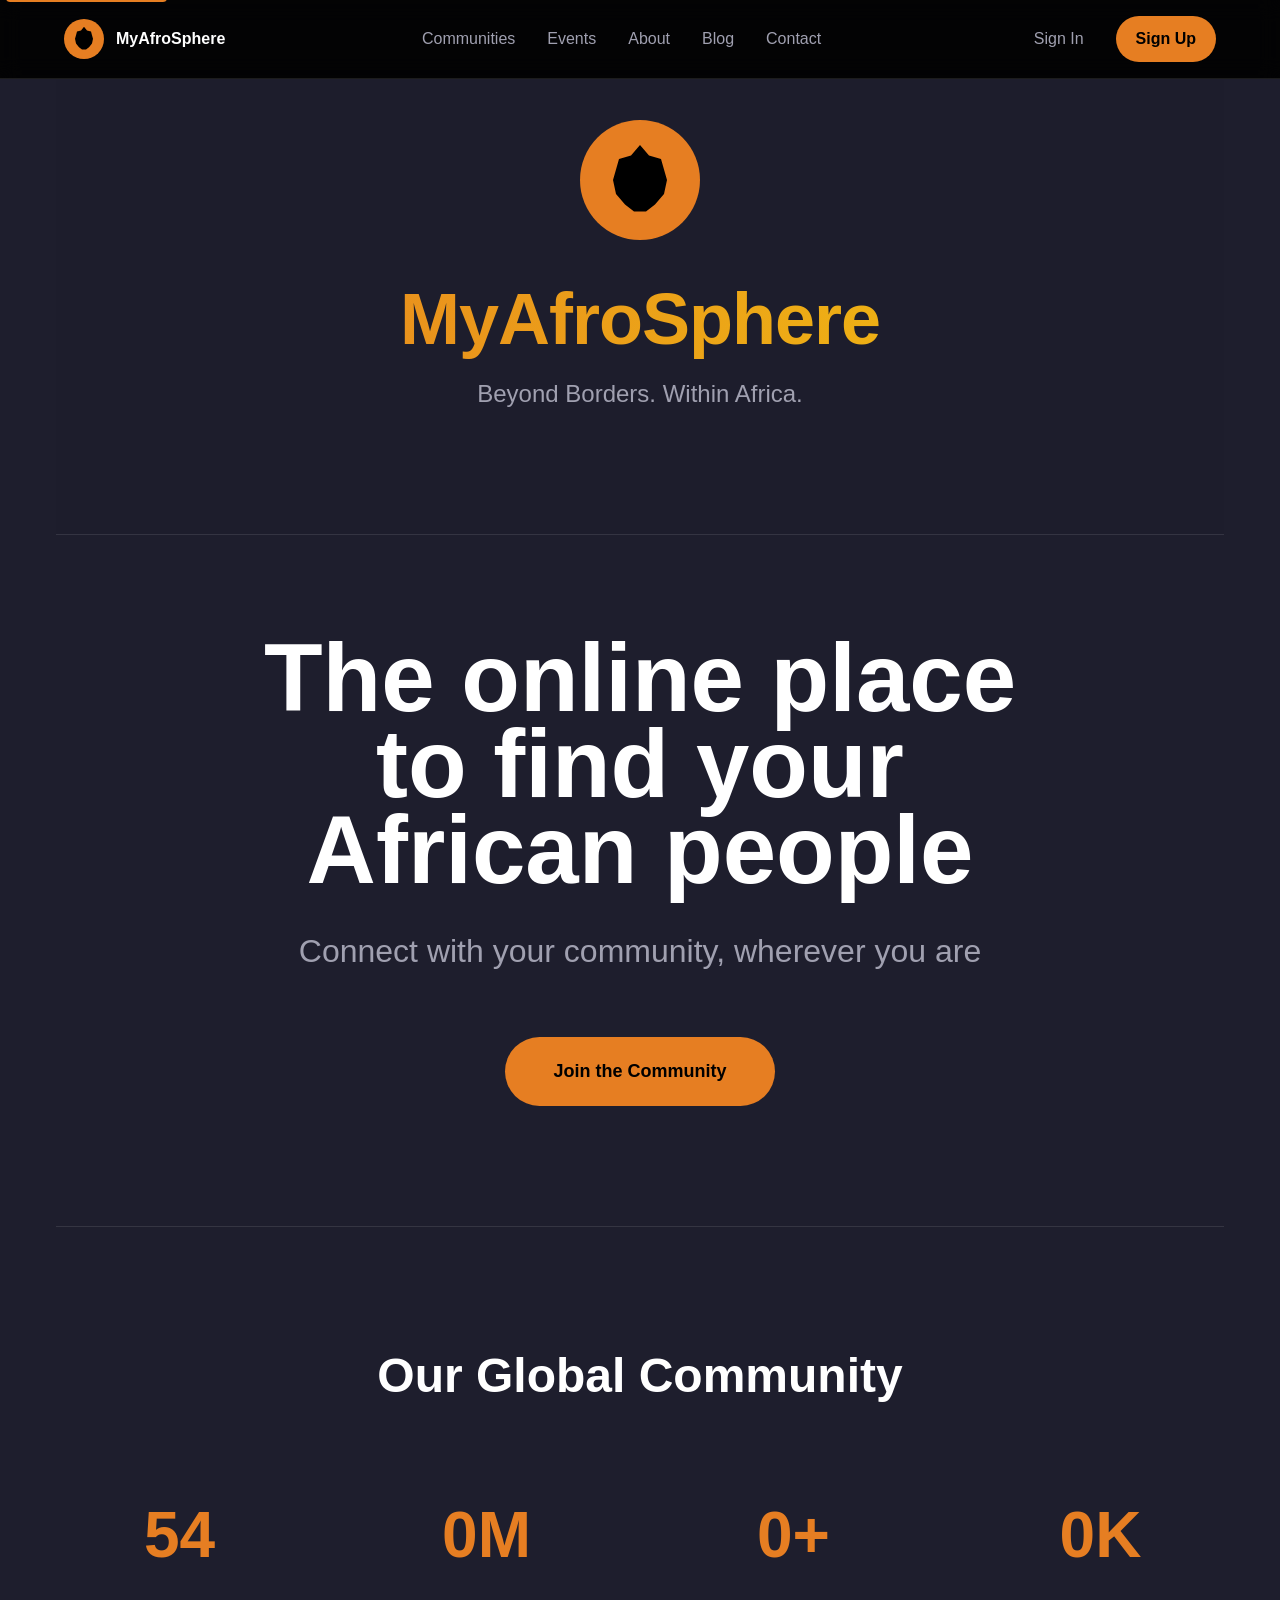
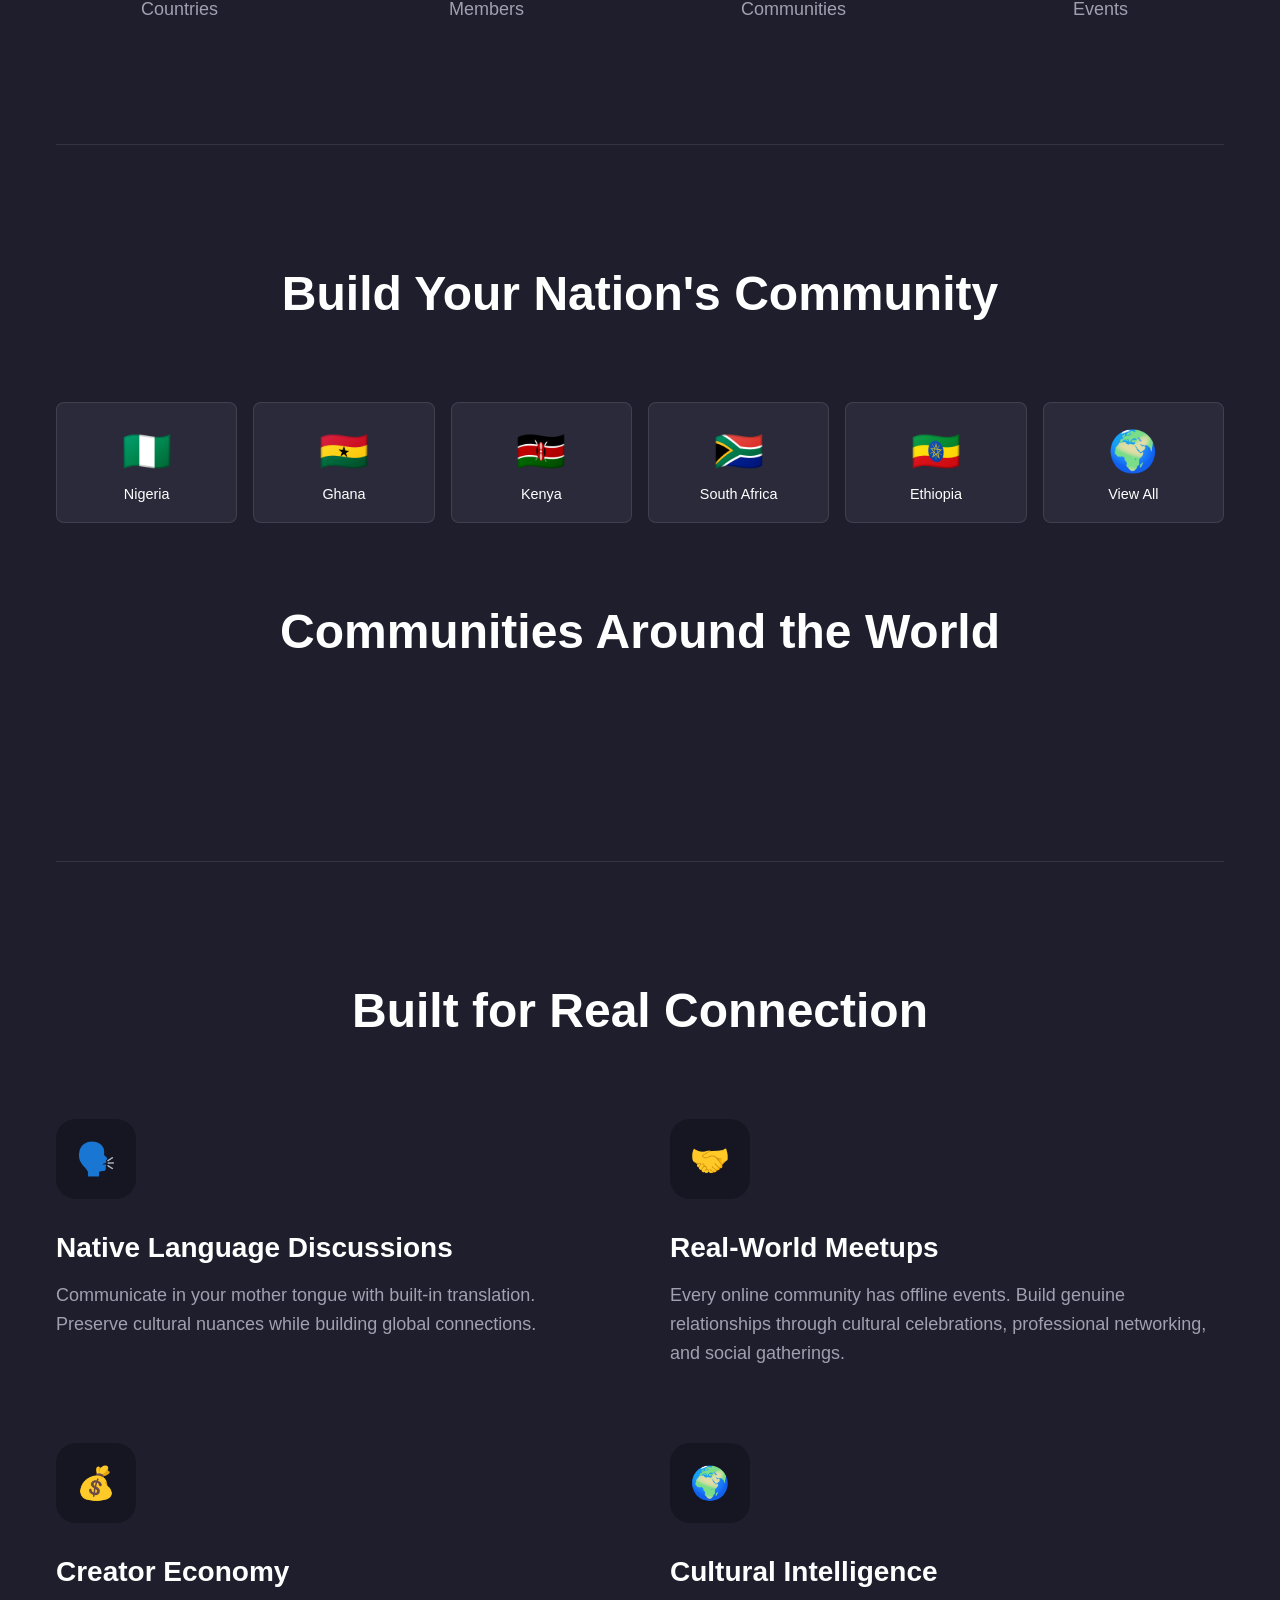
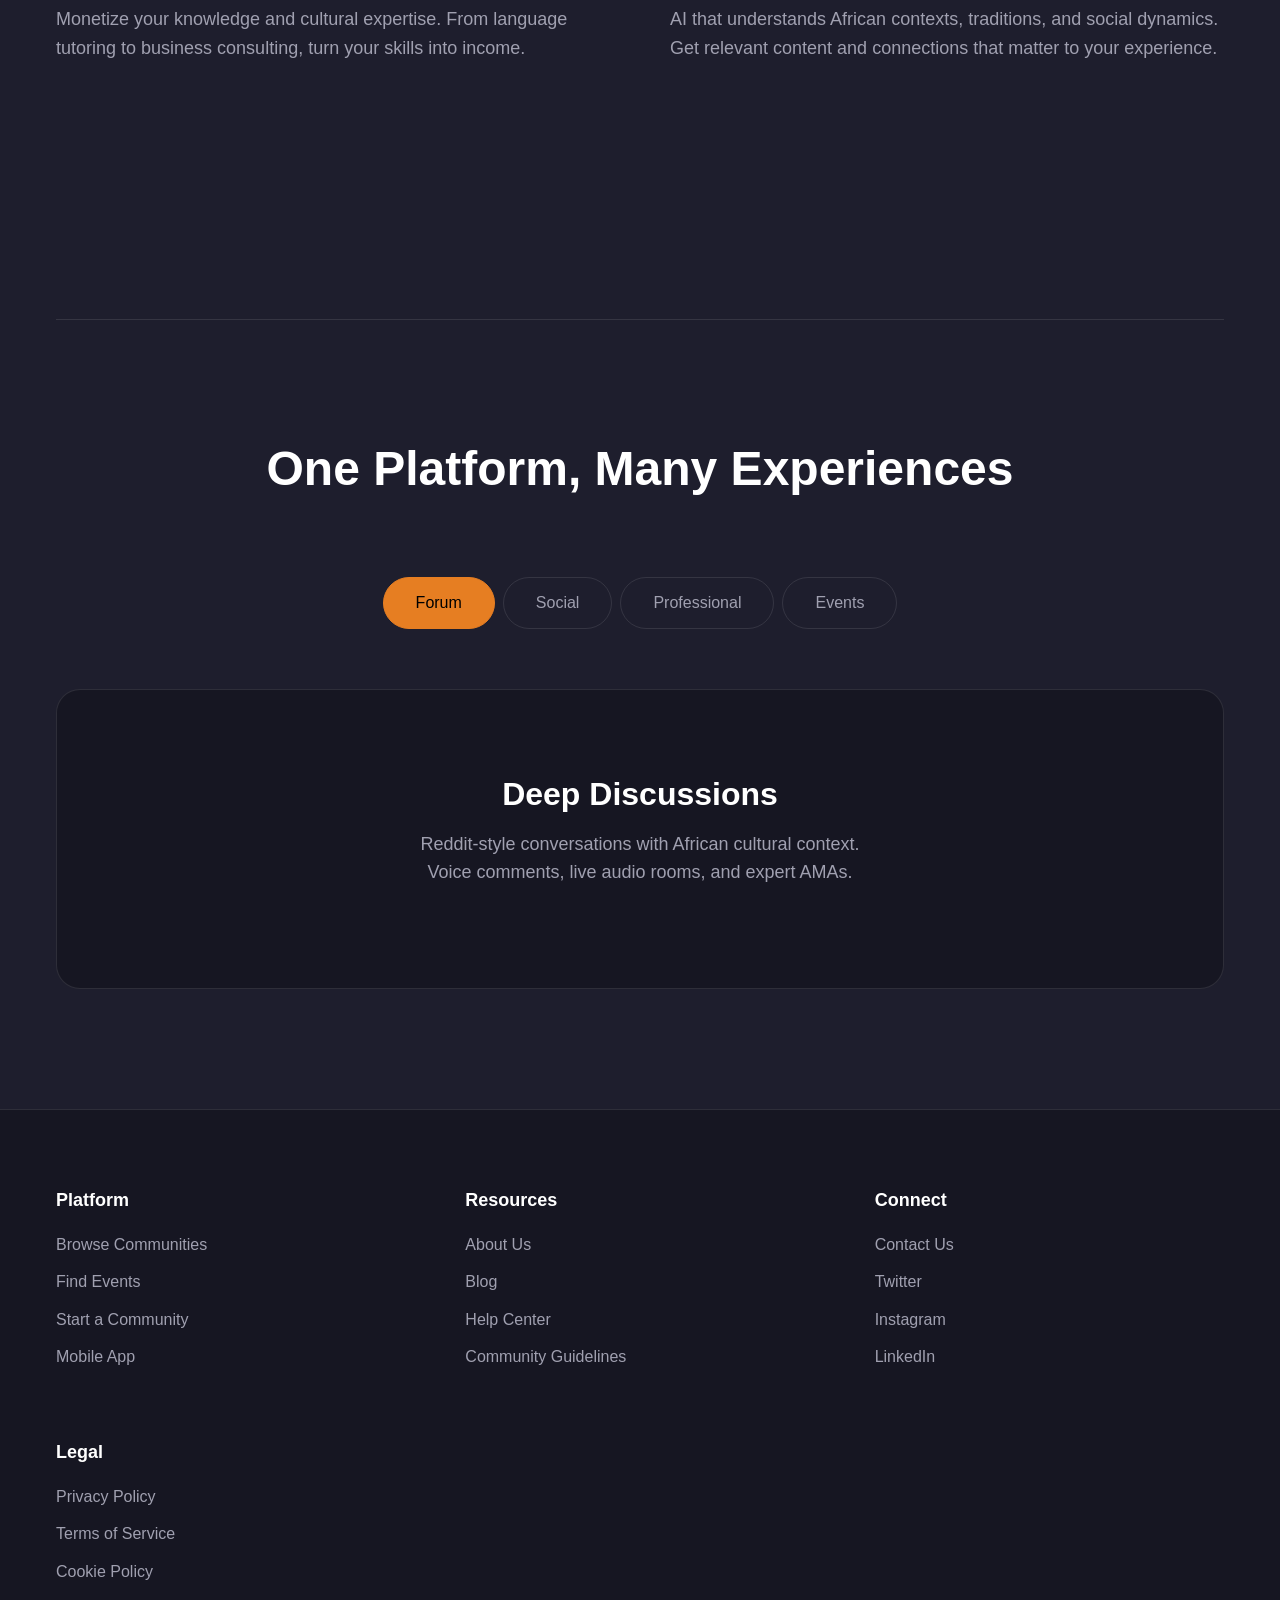
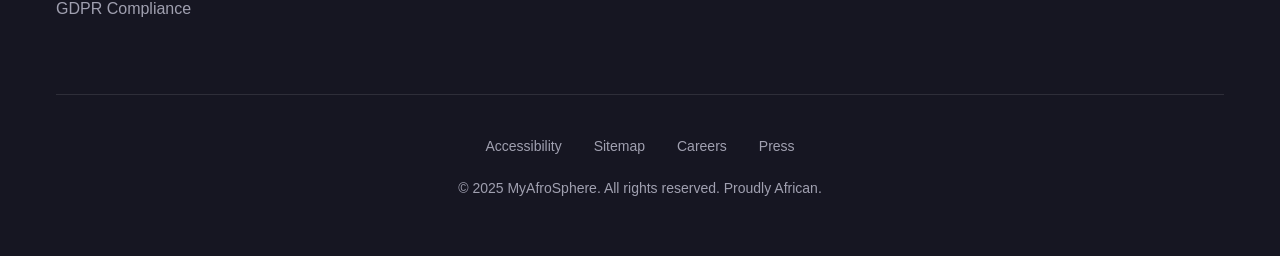
==== index.html @ b838ccad "Initial commit" ====
<!DOCTYPE html>
<html lang="en" prefix="og: https://ogp.me/ns#">
<head>
    <meta charset="UTF-8">
    <meta name="viewport" content="width=device-width, initial-scale=1.0">
    <title>MyAfroSphere - The African Diaspora's Digital Home</title>
    <meta name="description" content="Join the first Pan-African network where users create countries (c/Country) and interest communities (s/Subsphere). Built for culture, connection, and real-world impact.">
    <meta name="keywords" content="African diaspora, African community network, Pan-African connections, African professionals, African culture, s/subsphere, c/country">
    <meta name="author" content="MyAfroSphere">
    <meta name="robots" content="index, follow">
    <link rel="canonical" href="https://myafrosphere.com">

    <!-- Open Graph / Facebook -->
    <meta property="og:type" content="website">
    <meta property="og:url" content="https://myafrosphere.com/">
    <meta property="og:title" content="MyAfroSphere - Connect with African Communities Worldwide">
    <meta property="og:description" content="The premier platform connecting Africa and its diaspora through authentic community building, cultural preservation, and professional networking.">
    <meta property="og:image" content="assets/og-image.jpg">
    <meta property="og:image:width" content="1200">
    <meta property="og:image:height" content="630">
    <meta property="og:site_name" content="MyAfroSphere">
    <meta property="og:locale" content="en_US">

    <!-- Twitter -->
    <meta name="twitter:card" content="summary_large_image">
    <meta name="twitter:site" content="@myafrosphere">
    <meta name="twitter:creator" content="@myafrosphere">
    <meta property="twitter:title" content="MyAfroSphere - Connect with African Communities Worldwide">
    <meta property="twitter:description" content="Join 0M members in 0+ African diaspora communities. Cultural discussions, professional networking & local events.">
    <meta property="twitter:image" content="assets/twitter-card.jpg">

    <!-- Favicon and App Icons -->
    <link rel="icon" href="/assets/favicon.ico" sizes="any">
    <link rel="icon" href="/assets/icon.svg" type="image/svg+xml">
    <link rel="apple-touch-icon" href="/assets/apple-touch-icon.webp">
    <link rel="manifest" href="/assets/manifest.webmanifest">
    <meta name="theme-color" content="#1a202c">
    <meta name="msapplication-TileColor" content="#1a202c">

    <!-- Language Alternates -->
    <link rel="alternate" hreflang="x-default" href="https://myafrosphere.com/" />
    <link rel="alternate" hreflang="en" href="https://myafrosphere.com/" />
    <link rel="alternate" hreflang="sw" href="https://myafrosphere.com/sw/" />
    <link rel="alternate" hreflang="am" href="https://myafrosphere.com/am/" />
    <link rel="alternate" hreflang="ar" href="https://myafrosphere.com/ar/" />
    <link rel="alternate" hreflang="ha" href="https://myafrosphere.com/ha/" />
    <link rel="alternate" hreflang="pt" href="https://myafrosphere.com/pt/" />
    <link rel="alternate" hreflang="ig" href="https://myafrosphere.com/ig/" />
    <link rel="alternate" hreflang="yo" href="https://myafrosphere.com/yo/" />
    <link rel="alternate" hreflang="zu" href="https://myafrosphere.com/zu/" />
    <link rel="alternate" hreflang="om" href="https://myafrosphere.com/om/" />
    <link rel="alternate" hreflang="sn" href="https://myafrosphere.com/sn/" />
    <link rel="alternate" hreflang="es" href="https://myafrosphere.com/es/" />

    <!-- Structured Data -->
    <script type="application/ld+json">
    {
      "@context": "https://schema.org",
      "@type": "WebApplication",
      "name": "MyAfroSphere",
      "url": "https://myafrosphere.com",
      "description": "A Pan-African network connecting the global diaspora through diverse interests and user-created communities.",
      "applicationCategory": "SocialNetwork",
      "operatingSystem": "Web Browser",
      "offers": {
        "@type": "Offer",
        "price": "0",
        "priceCurrency": "USD"
      },
      "creator": {
        "@type": "Organization",
        "name": "MyAfroSphere",
        "url": "https://myafrosphere.com"
      },
      "sameAs": [
        "https://twitter.com/myafrosphere",
        "https://facebook.com/myafrosphere",
        "https://instagram.com/myafrosphere",
        "https://linkedin.com/company/myafrosphere"
      ],
      "potentialAction": {
        "@type": "SearchAction",
        "target": "https://myafrosphere.com/search?q={search_term_string}",
        "query-input": "required name=search_term_string"
      }
    }
    </script>

    <!-- Styles -->
    <link rel="stylesheet" href="css/styles.css">
</head>
<body>
    <!-- Skip Link for Accessibility -->
    <a href="#main-content" class="skip-link">Skip to main content</a>

    <!-- Cookie Consent Banner -->
    <div class="cookie-banner" id="cookieBanner" aria-live="polite" aria-atomic="true">
        <div class="cookie-content">
            <div class="cookie-text">
                We use cookies to enhance your experience and analyze site usage. By continuing, you consent to our use of cookies. 
                <a href="/privacy-policy" style="color: var(--primary);">Learn more</a>
            </div>
            <div class="cookie-actions">
                <button class="cookie-btn cookie-decline" onclick="declineCookies()">Decline</button>
                <button class="cookie-btn cookie-accept" onclick="acceptCookies()">Accept</button>
            </div>
        </div>
    </div>

    <!-- Navigation -->
    <nav role="navigation" aria-label="Main navigation">
        <div class="nav-container">
            <a href="/" class="logo-nav" aria-label="MyAfroSphere Home">
                <div class="logo-small">
                    <div class="africa-small"></div>
                </div>
                <span style="font-weight: 700;">MyAfroSphere</span>
            </a>
            <ul class="nav-links" role="menubar">
                <li role="none"><a href="/communities" role="menuitem">Communities</a></li>
                <li role="none"><a href="/events" role="menuitem">Events</a></li>
                <li role="none"><a href="/about" role="menuitem">About</a></li>
                <li role="none"><a href="/blog" role="menuitem">Blog</a></li>
                <li role="none"><a href="/contact" role="menuitem">Contact</a></li>
            </ul>
            <div class="auth-buttons">
                <a href="#" class="login-btn" onclick="openModal('signinModal')" role="button">Sign In</a>
                <a href="#" class="cta-nav" onclick="openModal('signupModal')" role="button">Sign Up</a>
            </div>
        </div>
    </nav>

    <!-- Main Content -->
    <main id="main-content">
        <div class="container">
            <header class="header">
                <div class="logo" role="img" aria-label="MyAfroSphere logo with African continent silhouette">
                    <div class="africa-shape"></div>
                </div>
                <h1 class="brand-name">MyAfroSphere</h1>
                <p class="tagline">Beyond Borders. Within Africa.</p>
            </header>

            <section class="hero-section" aria-labelledby="hero-title">
                <h2 id="hero-title" class="hero-title">The online place<br>to find your<br>African people</h2>
                <p class="hero-subtitle">Connect with your community, wherever you are</p>
                <a href="#" class="cta-button" role="button" onclick="openModal('signupModal')">Join the Community</a>
            </section>

            <section class="stats-section" aria-labelledby="stats-title">
                <h2 id="stats-title" class="section-title">Our Global Community</h2>
                <div class="stats-grid">
                    <div class="stat">
                        <div class="stat-number" id="countryCount">54</div>
                        <div class="stat-label">Countries</div>
                    </div>
                    <div class="stat">
                        <div class="stat-number" id="memberCount">0M</div>
                        <div class="stat-label">Members</div>
                    </div>
                    <div class="stat">
                        <div class="stat-number" id="communityCount">0+</div>
                        <div class="stat-label">Communities</div>
                    </div>
                    <div class="stat">
                        <div class="stat-number" id="eventCount">0K</div>
                        <div class="stat-label">Events</div>
                    </div>
                </div>
            </section>

            <section class="community-showcase" aria-labelledby="communities-title">
                <h2 id="communities-title" class="section-title">Build Your Nation's Community</h2>
                <div class="country-grid" id="countryGrid">
                    <div class="country-card" onclick="navigateToSubsphere('Nigeria')">
                        <span class="country-flag">🇳🇬</span>
                        <div class="country-name">Nigeria</div>
                    </div>
                    <div class="country-card" onclick="navigateToSubsphere('Ghana')">
                        <span class="country-flag">🇬🇭</span>
                        <div class="country-name">Ghana</div>
                    </div>
                    <div class="country-card" onclick="navigateToSubsphere('Kenya')">
                        <span class="country-flag">🇰🇪</span>
                        <div class="country-name">Kenya</div>
                    </div>
                    <div class="country-card" onclick="navigateToSubsphere('South Africa')">
                        <span class="country-flag">🇿🇦</span>
                        <div class="country-name">South Africa</div>
                    </div>
                    <div class="country-card" onclick="navigateToSubsphere('Ethiopia')">
                        <span class="country-flag">🇪🇹</span>
                        <div class="country-name">Ethiopia</div>
                    </div>
                    <div class="country-card" onclick="showAllCommunities()">
                        <span class="country-flag">🌍</span>
                        <div class="country-name">View All</div>
                    </div>
                </div>

                <h2 class="section-title" style="margin-top: 80px;">Communities Around the World</h2>
                <div class="communities-grid" id="communitiesGrid"></div>
            </section>

            <section class="features-section" aria-labelledby="features-title">
                <h2 id="features-title" class="section-title">Built for Real Connection</h2>
                <div class="features-grid">
                    <article class="feature">
                        <div class="feature-icon" role="img" aria-label="Speaking head emoji">🗣️</div>
                        <h3 class="feature-title">Native Language Discussions</h3>
                        <p class="feature-description">Communicate in your mother tongue with built-in translation. Preserve cultural nuances while building global connections.</p>
                    </article>
                    <article class="feature">
                        <div class="feature-icon" role="img" aria-label="Handshake emoji">🤝</div>
                        <h3 class="feature-title">Real-World Meetups</h3>
                        <p class="feature-description">Every online community has offline events. Build genuine relationships through cultural celebrations, professional networking, and social gatherings.</p>
                    </article>
                    <article class="feature">
                        <div class="feature-icon" role="img" aria-label="Money bag emoji">💰</div>
                        <h3 class="feature-title">Creator Economy</h3>
                        <p class="feature-description">Monetize your knowledge and cultural expertise. From language tutoring to business consulting, turn your skills into income.</p>
                    </article>
                    <article class="feature">
                        <div class="feature-icon" role="img" aria-label="World globe emoji">🌍</div>
                        <h3 class="feature-title">Cultural Intelligence</h3>
                        <p class="feature-description">AI that understands African contexts, traditions, and social dynamics. Get relevant content and connections that matter to your experience.</p>
                    </article>
                </div>
            </section>

            <section class="polymorphic-section" aria-labelledby="polymorphic-title">
                <h2 id="polymorphic-title" class="section-title">One Platform, Many Experiences</h2>
                <div class="mode-switcher" role="tablist">
                    <button class="mode-tab active" role="tab" onclick="switchMode(this, 'forum')" aria-selected="true">Forum</button>
                    <button class="mode-tab" role="tab" onclick="switchMode(this, 'social')">Social</button>
                    <button class="mode-tab" role="tab" onclick="switchMode(this, 'network')">Professional</button>
                    <button class="mode-tab" role="tab" onclick="switchMode(this, 'events')">Events</button>
                </div>
                <div class="interface-preview" role="tabpanel" id="preview-content">
                    <div class="preview-content">
                        <h3>Deep Discussions</h3>
                        <p>Reddit-style conversations with African cultural context.<br>Voice comments, live audio rooms, and expert AMAs.</p>
                    </div>
                </div>
            </section>
        </div>
    </main>

    <!-- Footer -->
    <footer role="contentinfo">
        <div class="container">
            <div class="footer-content">
                <div class="footer-section">
                    <h4>Platform</h4>
                    <ul>
                        <li><a href="/communities">Browse Communities</a></li>
                        <li><a href="/events">Find Events</a></li>
                        <li><a href="/create-community">Start a Community</a></li>
                        <li><a href="/mobile-app">Mobile App</a></li>
                    </ul>
                </div>
                <div class="footer-section">
                    <h4>Resources</h4>
                    <ul>
                        <li><a href="/about">About Us</a></li>
                        <li><a href="/blog">Blog</a></li>
                        <li><a href="/help">Help Center</a></li>
                        <li><a href="/community-guidelines">Community Guidelines</a></li>
                    </ul>
                </div>
                <div class="footer-section">
                    <h4>Connect</h4>
                    <ul>
                        <li><a href="/contact">Contact Us</a></li>
                        <li><a href="https://twitter.com/myafrosphere">Twitter</a></li>
                        <li><a href="https://instagram.com/myafrosphere">Instagram</a></li>
                        <li><a href="https://linkedin.com/company/myafrosphere">LinkedIn</a></li>
                    </ul>
                </div>
                <div class="footer-section">
                    <h4>Legal</h4>
                    <ul>
                        <li><a href="/privacy-policy">Privacy Policy</a></li>
                        <li><a href="/terms">Terms of Service</a></li>
                        <li><a href="/cookie-policy">Cookie Policy</a></li>
                        <li><a href="/gdpr">GDPR Compliance</a></li>
                    </ul>
                </div>
            </div>
            <div class="footer-bottom">
                <div class="footer-links">
                    <a href="/accessibility">Accessibility</a>
                    <a href="/sitemap">Sitemap</a>
                    <a href="/careers">Careers</a>
                    <a href="/press">Press</a>
                </div>
                <p>&copy; 2025 MyAfroSphere. All rights reserved. Proudly African.</p>
            </div>
        </div>
    </footer>

    <!-- ================================== -->
    <!--            MODALS (Dialogs)        -->
    <!-- ================================== -->

    <!-- Sign In Modal -->
    <div class="modal" id="signinModal" role="dialog" aria-modal="true" aria-labelledby="signinModalTitle" aria-hidden="true">
        <div class="modal-content">
            <button class="modal-close" onclick="closeModal('signinModal')" aria-label="Close sign-in modal">&times;</button>
            <h2 id="signinModalTitle" class="modal-title">Welcome Back</h2>
            <p class="modal-subtitle">Sign in to your MyAfroSphere account</p>
            <form id="signinForm" method="post">
                <div class="form-group">
                    <label for="signinEmail" class="form-label">Email Address</label>
                    <input type="email" id="signinEmail" class="form-input" placeholder="your@email.com" required>
                </div>
                <div class="form-group">
                    <label for="signinPassword" class="form-label">Password</label>
                    <input type="password" id="signinPassword" class="form-input" placeholder="••••••••" required>
                </div>
                <div class="form-checkbox">
                    <input type="checkbox" id="rememberMe">
                    <label for="rememberMe">Remember me</label>
                </div>
                <!-- Message area for sign-in feedback -->
                <p id="signinMessage" style="margin-top: 10px; font-size: 14px; display: none;"></p>
                <button type="submit" class="auth-button">Sign In</button>
            </form>
            <div class="divider"><span>or</span></div>
            <div class="social-buttons">
                <a href="#" class="social-button">
                    <svg width="20" height="20" viewBox="0 0 20 20" fill="none" xmlns="http://www.w3.org/2000/svg" aria-hidden="true">
                        <path d="M19.8055 10.2303C19.8055 9.55056 19.7491 8.86711 19.6274 8.19836H10.2002V12.0492H15.6016C15.3774 13.2911 14.6587 14.3898 13.6037 15.0879V17.5866H16.8255C18.7177 15.8449 19.8055 13.2728 19.8055 10.2303Z" fill="#4285F4"/>
                        <path d="M10.2002 20.0006C12.897 20.0006 15.1714 19.1151 16.8286 17.5865L13.6067 15.0879C12.7096 15.6979 11.5521 16.0433 10.2032 16.0433C7.59432 16.0433 5.38238 14.2832 4.58903 11.9169H1.26367V14.4927C2.96115 17.8695 6.4186 20.0006 10.2002 20.0006Z" fill="#34A853"/>
                        <path d="M4.58583 11.9169C4.16667 10.6749 4.16667 9.33008 4.58583 8.08811V5.51233H1.26365C-0.154291 8.33798 -0.154291 11.667 1.26365 14.4927L4.58583 11.9169Z" fill="#FBBC04"/>
                        <path d="M10.2002 3.95805C11.6256 3.936 13.0034 4.47247 14.036 5.45722L16.891 2.60218C15.0831 0.904599 12.6838 -0.0287217 10.2002 0.000673888C6.4186 0.000673888 2.96115 2.13185 1.26367 5.51234L4.58585 8.08813C5.3759 5.71811 7.59204 3.95805 10.2002 3.95805Z" fill="#EA4335"/>
                    </svg>
                    Continue with Google
                </a>
            </div>
            <p class="modal-switch">Don't have an account? <a href="#" onclick="switchToSignup()">Sign up</a></p>
        </div>
    </div>

    <!-- Signup Modal -->
    <div class="modal" id="signupModal" role="dialog" aria-modal="true" aria-labelledby="signupModalTitle" aria-hidden="true">
        <div class="modal-content">
            <button class="modal-close" onclick="closeModal('signupModal')" aria-label="Close signup modal">&times;</button>
            <h2 id="signupModalTitle" class="modal-title">Join MyAfroSphere</h2>
            <p class="modal-subtitle">Create your free account</p>
            <form id="signupForm" method="post">
                <div class="form-row">
                    <div class="form-group">
                        <label for="firstName" class="form-label">First Name</label>
                        <input type="text" id="firstName" class="form-input" placeholder="First" required>
                    </div>
                    <div class="form-group">
                        <label for="lastName" class="form-label">Last Name</label>
                        <input type="text" id="lastName" class="form-input" placeholder="Last" required>
                    </div>
                </div>
                <div class="form-group">
                    <label for="signupEmail" class="form-label">Email Address</label>
                    <input type="email" id="signupEmail" class="form-input" placeholder="your@email.com" required>
                </div>
                <div class="form-group">
                    <label for="signupPassword" class="form-label">Password</label>
                    <input type="password" id="signupPassword" class="form-input" placeholder="••••••••" required minlength="8">
                </div>
                <div class="form-checkbox">
                    <input type="checkbox" id="termsAgree" required>
                    <label for="termsAgree">I agree to the <a href="/terms">Terms of Service</a> and <a href="/privacy">Privacy Policy</a></label>
                </div>
                <div class="form-checkbox">
                    <input type="checkbox" id="newsletter">
                    <label for="newsletter">Subscribe to our newsletter</label>
                </div>
                <!-- Message area for sign-up feedback -->
                <p id="signupMessage" style="margin-top: 10px; font-size: 14px; display: none;"></p>
                <button type="submit" class="auth-button">Create Account</button>
            </form>
            <div class="divider"><span>or</span></div>
            <div class="social-buttons">
                <a href="#" class="social-button">
                    <svg width="20" height="20" viewBox="0 0 20 20" fill="none" xmlns="http://www.w3.org/2000/svg" aria-hidden="true">
                        <path d="M19.8055 10.2303C19.8055 9.55056 19.7491 8.86711 19.6274 8.19836H10.2002V12.0492H15.6016C15.3774 13.2911 14.6587 14.3898 13.6037 15.0879V17.5866H16.8255C18.7177 15.8449 19.8055 13.2728 19.8055 10.2303Z" fill="#4285F4"/>
                        <path d="M10.2002 20.0006C12.897 20.0006 15.1714 19.1151 16.8286 17.5865L13.6067 15.0879C12.7096 15.6979 11.5521 16.0433 10.2032 16.0433C7.59432 16.0433 5.38238 14.2832 4.58903 11.9169H1.26367V14.4927C2.96115 17.8695 6.4186 20.0006 10.2002 20.0006Z" fill="#34A853"/>
                        <path d="M4.58583 11.9169C4.16667 10.6749 4.16667 9.33008 4.58583 8.08811V5.51233H1.26365C-0.154291 8.33798 -0.154291 11.667 1.26365 14.4927L4.58583 11.9169Z" fill="#FBBC04"/>
                        <path d="M10.2002 3.95805C11.6256 3.936 13.0034 4.47247 14.036 5.45722L16.891 2.60218C15.0831 0.904599 12.6838 -0.0287217 10.2002 0.000673888C6.4186 0.000673888 2.96115 2.13185 1.26367 5.51234L4.58585 8.08813C5.3759 5.71811 7.59204 3.95805 10.2002 3.95805Z" fill="#EA4335"/>
                    </svg>
                    Continue with Google
                </a>
            </div>
            <p class="modal-switch">Already have an account? <a href="#" onclick="switchToSignin()">Sign in</a></p>
        </div>
    </div>

    <!-- Scripts -->
    <script src="js/scripts.js"></script>
</body>
</html>
---- css/styles.css ----
/* Modern Color Scheme with African-Inspired Palette */
:root {
    /* Primary Colors - Inspired by African Earth Tones */
    --primary: #E67E22; /* Warm orange - energy, vitality */
    --primary-dark: #D35400;
    --primary-light: #F39C12;
    --secondary: #27AE60; /* Green - growth, prosperity */
    --secondary-dark: #219653;
    --secondary-light: #2ECC71;
    /* Accent Colors */
    --accent-blue: #3498DB; /* Trust, communication */
    --accent-purple: #9B59B6; /* Creativity, spirituality */
    --accent-red: #E74C3C; /* Passion, strength */
    --accent-yellow: #F1C40F; /* Optimism, happiness */
    /* Neutral Colors */
    --dark-bg: #1E1E2D; /* Deep slate */
    --darker-bg: #161622;
    --card-bg: #2A2A3A;
    --card-bg-hover: #343447;
    /* Text Colors */
    --text-light: #FFFFFF;
    --text-medium: #E0E0E0;
    --text-muted: #A0A0B0;
    --text-subtle: #7E7E8E;
    /* Utility Colors */
    --error: #E74C3C;
    --success: #27AE60;
    --warning: #F39C12;
    --info: #3498DB;
    /* Light mode colors */
    --light-bg: #F8F9FA;
    --light-text: #2C3E50;
    --light-card: #FFFFFF;
    --light-border: #E0E0E0;
    /* Shadows */
    --shadow-sm: 0 1px 3px rgba(0,0,0,0.12);
    --shadow-md: 0 4px 6px rgba(0,0,0,0.15);
    --shadow-lg: 0 10px 25px rgba(0,0,0,0.2);
    --shadow-xl: 0 20px 50px rgba(0,0,0,0.25);
    /* Border Radius */
    --radius-sm: 4px;
    --radius-md: 8px;
    --radius-lg: 12px;
    --radius-xl: 16px;
    --radius-full: 9999px;
    /* Spacing */
    --space-xs: 0.25rem;
    --space-sm: 0.5rem;
    --space-md: 1rem;
    --space-lg: 1.5rem;
    --space-xl: 2rem;
    --space-2xl: 3rem;
    --space-3xl: 4rem;
}

/* Dark mode by default */
body {
    --background: var(--dark-bg);
    --text-color: var(--text-light);
    --card-background: var(--card-bg);
    --border-color: rgba(255,255,255,0.1);
    background: var(--background);
    color: var(--text-color);
}

/* Light mode preference */
@media (prefers-color-scheme: light) {
    body.light-mode {
        --background: var(--light-bg);
        --text-color: var(--light-text);
        --card-background: var(--light-card);
        --border-color: var(--light-border);
    }
}

* {
    margin: 0;
    padding: 0;
    box-sizing: border-box;
    -webkit-tap-highlight-color: transparent;
}

html {
    scroll-behavior: smooth;
    font-size: 16px;
}

body {
    font-family: 'Poppins', -apple-system, BlinkMacSystemFont, 'Segoe UI', Roboto, sans-serif;
    min-height: 100vh;
    line-height: 1.6;
    overflow-x: hidden;
    transition: background-color 0.3s ease, color 0.3s ease;
    background-color: var(--background);
    color: var(--text-color);
}

/* Typography */
h1, h2, h3, h4, h5, h6 {
    font-family: 'Montserrat', 'Poppins', sans-serif;
    font-weight: 700;
    line-height: 1.2;
}

h1 {
    font-size: 2.5rem;
}

h2 {
    font-size: 2rem;
}

h3 {
    font-size: 1.5rem;
}

p {
    margin-bottom: var(--space-md);
}

a {
    color: var(--primary);
    text-decoration: none;
    transition: color 0.2s ease;
}

a:hover {
    color: var(--primary-light);
}

/* Layout */
.container {
    max-width: 1200px;
    width: 100%;
    margin: 0 auto;
    padding: 0 var(--space-md);
}

/* Header */
header {
    position: sticky;
    top: 0;
    background: rgba(30, 30, 45, 0.95);
    backdrop-filter: blur(10px);
    border-bottom: 1px solid var(--border-color);
    z-index: 100;
    padding: var(--space-md) 0;
}

.header-content {
    display: flex;
    justify-content: space-between;
    align-items: center;
}

.header-logo {
    display: flex;
    align-items: center;
    gap: var(--space-sm);
    text-decoration: none;
    color: var(--text-light);
}

.header-logo-icon {
    width: 40px;
    height: 40px;
    filter: drop-shadow(0 0 10px rgba(230, 126, 34, 0.3));
}

.header-logo h1 {
    font-size: 1.5rem;
    font-weight: 700;
    background: linear-gradient(90deg, var(--primary), var(--accent-yellow));
    -webkit-background-clip: text;
    -webkit-text-fill-color: transparent;
    background-clip: text;
}

/* Main Content */
main {
    padding-top: 80px;
}

.header {
    padding: 40px 0;
    text-align: center;
}

.logo {
    width: 120px;
    height: 120px;
    margin: 0 auto 40px;
    border-radius: 50%;
    background: var(--primary);
    display: flex;
    align-items: center;
    justify-content: center;
    position: relative;
}

.africa-shape {
    width: 60px;
    height: 70px;
    background: #000;
    clip-path: polygon(50% 0%, 65% 15%, 85% 20%, 90% 35%, 95% 50%, 90% 70%, 75% 85%, 60% 95%, 40% 95%, 25% 85%, 10% 70%, 5% 50%, 10% 35%, 15% 20%, 35% 15%);
}

.brand-name {
    font-size: 72px;
    font-weight: 700;
    color: var(--text-light);
    margin-bottom: 16px;
    letter-spacing: -1px;
    line-height: 1.1;
    background: linear-gradient(90deg, var(--primary), var(--accent-yellow));
    -webkit-background-clip: text;
    -webkit-text-fill-color: transparent;
    background-clip: text;
}

.tagline {
    font-size: 24px;
    color: var(--text-muted);
    font-weight: 400;
    margin-bottom: 80px;
}

.hero-section {
    text-align: center;
    padding: 100px 0 120px;
}

.hero-title {
    font-size: 96px;
    font-weight: 800;
    line-height: 0.9;
    margin-bottom: 32px;
    color: var(--text-light);
}

.hero-subtitle {
    font-size: 32px;
    color: var(--text-muted);
    margin-bottom: 60px;
    font-weight: 300;
}

/* Stats Grid */
.stats-section {
    padding: 120px 0;
    text-align: center;
    border-top: 1px solid var(--border-color);
}

.stats-grid {
    display: grid;
    grid-template-columns: repeat(auto-fit, minmax(200px, 1fr));
    gap: 60px;
    margin-top: 60px;
}

.stat {
    text-align: center;
}

.stat-number {
    font-size: 64px;
    font-weight: 800;
    color: var(--primary);
    margin-bottom: 8px;
}

.stat-label {
    font-size: 18px;
    color: var(--text-muted);
    font-weight: 500;
}

/* Country Grid */
.country-grid {
    display: grid;
    grid-template-columns: repeat(auto-fit, minmax(140px, 1fr));
    gap: var(--space-md);
    margin-bottom: var(--space-xl);
}

.country-card {
    background: var(--card-background);
    border-radius: var(--radius-md);
    padding: var(--space-md);
    text-align: center;
    cursor: pointer;
    transition: all 0.3s ease;
    border: 1px solid var(--border-color);
}

.country-card:hover {
    transform: translateY(-3px);
    box-shadow: var(--shadow-sm);
    border-color: var(--primary);
}

.country-flag {
    font-size: 2.5rem;
    margin-bottom: var(--space-sm);
}

.country-name {
    font-size: 0.9rem;
    color: var(--text-color);
}

/* Community Showcase */
.community-showcase {
    padding: 120px 0;
    border-top: 1px solid var(--border-color);
}

.communities-grid {
    display: grid;
    grid-template-columns: repeat(auto-fit, minmax(320px, 1fr));
    gap: 40px;
    margin-top: 60px;
}

.community-card {
    background: var(--card-background);
    border-radius: 24px;
    padding: 40px;
    transition: all 0.3s ease;
    border: 1px solid var(--border-color);
}

.community-card:hover,
.community-card:focus-within {
    background: var(--card-bg-hover);
    transform: translateY(-4px);
}

.community-image {
    width: 100%;
    height: 200px;
    background: var(--darker-bg);
    border-radius: 16px;
    margin-bottom: 24px;
    display: flex;
    align-items: center;
    justify-content: center;
    font-size: 48px;
}

.community-name {
    font-size: 24px;
    font-weight: 700;
    margin-bottom: 8px;
    color: var(--text-light);
}

.community-location {
    font-size: 16px;
    color: var(--text-muted);
    margin-bottom: 16px;
}

.community-description {
    font-size: 16px;
    color: var(--text-muted);
    line-height: 1.5;
}

/* Features Section */
.features-section {
    padding: 120px 0;
    border-top: 1px solid var(--border-color);
}

.section-title {
    font-size: 48px;
    font-weight: 700;
    text-align: center;
    margin-bottom: 80px;
    color: var(--text-light);
}

.features-grid {
    display: grid;
    grid-template-columns: repeat(auto-fit, minmax(360px, 1fr));
    gap: 60px;
    margin-bottom: 120px;
}

.feature {
    text-align: left;
}

.feature-icon {
    width: 80px;
    height: 80px;
    background: var(--darker-bg);
    border-radius: 20px;
    display: flex;
    align-items: center;
    justify-content: center;
    margin-bottom: 32px;
    font-size: 32px;
    color: var(--primary);
}

.feature-title {
    font-size: 28px;
    font-weight: 700;
    margin-bottom: 16px;
    color: var(--text-light);
}

.feature-description {
    font-size: 18px;
    color: var(--text-muted);
    line-height: 1.6;
}

/* Polymorphic Section */
.polymorphic-section {
    padding: 120px 0;
    border-top: 1px solid var(--border-color);
}

.mode-switcher {
    display: flex;
    justify-content: center;
    gap: 8px;
    margin: 60px 0;
    flex-wrap: wrap;
}

.mode-tab {
    padding: 16px 32px;
    background: transparent;
    border: 1px solid var(--border-color);
    border-radius: 50px;
    color: var(--text-muted);
    cursor: pointer;
    transition: all 0.2s ease;
    font-size: 16px;
    font-weight: 500;
}

.mode-tab.active {
    background: var(--primary);
    color: #000;
    border-color: var(--primary);
}

.mode-tab:hover:not(.active),
.mode-tab:focus:not(.active) {
    border-color: var(--primary);
    color: var(--text-medium);
}

.interface-preview {
    background: var(--darker-bg);
    border: 1px solid var(--border-color);
    border-radius: 24px;
    padding: 60px;
    text-align: center;
    min-height: 300px;
    display: flex;
    align-items: center;
    justify-content: center;
}

.preview-content h3 {
    font-size: 32px;
    font-weight: 700;
    margin-bottom: 16px;
    color: var(--text-light);
}

.preview-content p {
    font-size: 18px;
    color: var(--text-muted);
    line-height: 1.6;
}

/* Buttons */
.btn {
    display: inline-flex;
    align-items: center;
    justify-content: center;
    padding: var(--space-md) var(--space-lg);
    border-radius: var(--radius-md);
    font-weight: 600;
    cursor: pointer;
    transition: all 0.3s ease;
    border: none;
}

.btn-primary {
    background: var(--primary);
    color: white;
}

.btn-primary:hover {
    background: var(--primary-dark);
    transform: translateY(-2px);
    box-shadow: var(--shadow-sm);
}

.btn-secondary {
    background: rgba(255,255,255,0.05);
    color: var(--text-color);
    border: 1px solid var(--border-color);
}

.btn-secondary:hover {
    background: rgba(255,255,255,0.1);
    border-color: var(--primary);
}

.btn-block {
    width: 100%;
}

.cta-button {
    display: inline-block;
    background: var(--primary);
    color: #000;
    padding: 20px 48px;
    border-radius: 50px;
    text-decoration: none;
    font-weight: 600;
    font-size: 18px;
    transition: all 0.2s ease;
}

.cta-button:hover,
.cta-button:focus {
    background: var(--primary-light);
    transform: translateY(-2px);
}

/* Modal Styles */
.modal {
    display: none;
    position: fixed;
    top: 0;
    left: 0;
    width: 100%;
    height: 100%;
    background: rgba(0, 0, 0, 0.8);
    backdrop-filter: blur(5px);
    z-index: 1000;
    animation: fadeIn 0.3s ease;
}

.modal.show {
    display: flex;
    align-items: center;
    justify-content: center;
}

@keyframes fadeIn {
    from { opacity: 0; }
    to { opacity: 1; }
}

.modal-content {
    background: var(--card-background);
    border-radius: 20px;
    padding: 40px;
    width: 90%;
    max-width: 400px;
    position: relative;
    border: 1px solid var(--border-color);
}

.modal-close {
    position: absolute;
    top: 20px;
    right: 20px;
    background: none;
    border: none;
    color: var(--text-muted);
    font-size: 24px;
    cursor: pointer;
    transition: color 0.2s ease;
    padding: 4px;
}

.modal-close:hover,
.modal-close:focus {
    color: var(--text-light);
}

.modal-title {
    font-size: 28px;
    font-weight: 700;
    margin-bottom: 8px;
    color: var(--text-light);
    text-align: center;
}

.modal-subtitle {
    color: var(--text-muted);
    text-align: center;
    margin-bottom: 32px;
    font-size: 16px;
}

.form-group {
    margin-bottom: 24px;
}

.form-label {
    display: block;
    color: var(--text-muted);
    font-weight: 500;
    margin-bottom: 8px;
    font-size: 14px;
}

.form-input {
    width: 100%;
    padding: 16px;
    background: var(--darker-bg);
    border: 1px solid var(--border-color);
    border-radius: 12px;
    color: var(--text-color);
    font-size: 16px;
    transition: border-color 0.2s ease;
}

.form-input:focus {
    outline: none;
    border-color: var(--primary);
    box-shadow: 0 0 0 3px rgba(230, 126, 34, 0.2);
}

.form-input::placeholder {
    color: var(--text-subtle);
}

.form-select {
    width: 100%;
    padding: 16px;
    background: var(--darker-bg);
    border: 1px solid var(--border-color);
    border-radius: 12px;
    color: var(--text-color);
    font-size: 16px;
    cursor: pointer;
}

.form-select:focus {
    outline: none;
    border-color: var(--primary);
}

.form-checkbox {
    display: flex;
    align-items: flex-start;
    gap: 12px;
    margin-bottom: 24px;
}

.form-checkbox input[type="checkbox"] {
    margin-top: 4px;
    accent-color: var(--primary);
    min-width: 18px;
    min-height: 18px;
}

.form-checkbox label {
    color: var(--text-muted);
    font-size: 14px;
    line-height: 1.5;
}

.form-checkbox a {
    color: var(--primary);
    text-decoration: none;
}

.form-checkbox a:hover,
.form-checkbox a:focus {
    text-decoration: underline;
}

.auth-button {
    width: 100%;
    background: var(--primary);
    color: #000;
    border: none;
    padding: 16px;
    border-radius: 12px;
    font-weight: 600;
    font-size: 16px;
    cursor: pointer;
    transition: all 0.2s ease;
    margin-bottom: 24px;
}

.auth-button:hover,
.auth-button:focus {
    background: var(--primary-light);
    transform: translateY(-1px);
}

.auth-button:disabled {
    background: #333;
    color: #666;
    cursor: not-allowed;
    transform: none;
}

.divider {
    text-align: center;
    margin: 24px 0;
    position: relative;
    color: var(--text-muted);
    font-size: 14px;
}

.divider::before {
    content: '';
    position: absolute;
    top: 50%;
    left: 0;
    right: 0;
    height: 1px;
    background: var(--border-color);
    z-index: 1;
}

.divider span {
    background: var(--card-background);
    padding: 0 16px;
    position: relative;
    z-index: 2;
}

.social-buttons {
    display: flex;
    flex-direction: column;
    gap: 12px;
    margin-bottom: 24px;
}

.social-button {
    display: flex;
    align-items: center;
    justify-content: center;
    gap: 12px;
    padding: 14px;
    border: 1px solid var(--border-color);
    border-radius: 12px;
    background: transparent;
    color: var(--text-color);
    text-decoration: none;
    font-weight: 500;
    transition: all 0.2s ease;
}

.social-button:hover,
.social-button:focus {
    border-color: var(--primary);
    background: var(--darker-bg);
}

.modal-switch {
    text-align: center;
    color: var(--text-muted);
    font-size: 14px;
}

.modal-switch a {
    color: var(--primary);
    text-decoration: none;
    font-weight: 500;
}

.modal-switch a:hover,
.modal-switch a:focus {
    text-decoration: underline;
}

.form-row {
    display: grid;
    grid-template-columns: 1fr 1fr;
    gap: 16px;
}

/* Footer */
footer {
    padding: 80px 0 40px;
    border-top: 1px solid var(--border-color);
    background: var(--darker-bg);
}

.footer-content {
    display: grid;
    grid-template-columns: repeat(auto-fit, minmax(250px, 1fr));
    gap: 60px;
    margin-bottom: 60px;
}

.footer-section h4 {
    font-size: 18px;
    font-weight: 700;
    margin-bottom: 20px;
    color: var(--text-light);
}

.footer-section ul {
    list-style: none;
}

.footer-section li {
    margin-bottom: 12px;
}

.footer-section a {
    color: var(--text-muted);
    text-decoration: none;
    transition: color 0.2s ease;
}

.footer-section a:hover,
.footer-section a:focus {
    color: var(--primary);
}

.footer-bottom {
    padding-top: 40px;
    border-top: 1px solid var(--border-color);
    text-align: center;
    color: var(--text-muted);
    font-size: 14px;
}

.footer-links {
    display: flex;
    justify-content: center;
    gap: 32px;
    margin-bottom: 20px;
    flex-wrap: wrap;
}

.footer-links a {
    color: var(--text-muted);
    text-decoration: none;
    font-size: 14px;
}

.footer-links a:hover,
.footer-links a:focus {
    color: var(--primary);
}

/* Navigation */
nav {
    position: fixed;
    top: 0;
    left: 0;
    right: 0;
    background: rgba(0, 0, 0, 0.9);
    backdrop-filter: blur(10px);
    border-bottom: 1px solid var(--border-color);
    z-index: 100;
    padding: 16px 0;
}

.nav-container {
    max-width: 1200px;
    margin: 0 auto;
    padding: 0 24px;
    display: flex;
    justify-content: space-between;
    align-items: center;
}

.logo-nav {
    display: flex;
    align-items: center;
    gap: 12px;
    text-decoration: none;
    color: var(--text-light);
}

.logo-small {
    width: 40px;
    height: 40px;
    background: var(--primary);
    border-radius: 50%;
    display: flex;
    align-items: center;
    justify-content: center;
}

.africa-small {
    width: 20px;
    height: 24px;
    background: #000;
    clip-path: polygon(50% 0%, 65% 15%, 85% 20%, 90% 35%, 95% 50%, 90% 70%, 75% 85%, 60% 95%, 40% 95%, 25% 85%, 10% 70%, 5% 50%, 10% 35%, 15% 20%, 35% 15%);
}

.nav-links {
    display: flex;
    gap: 32px;
    list-style: none;
}

.nav-links a {
    color: var(--text-muted);
    text-decoration: none;
    font-weight: 500;
    transition: color 0.2s ease;
    position: relative;
}

.nav-links a:hover,
.nav-links a:focus {
    color: var(--primary);
}

.nav-links a::after {
    content: '';
    position: absolute;
    bottom: -4px;
    left: 0;
    width: 0;
    height: 2px;
    background: var(--primary);
    transition: width 0.3s ease;
}

.nav-links a:hover::after,
.nav-links a:focus::after {
    width: 100%;
}

.cta-nav {
    background: var(--primary);
    color: #000;
    padding: 10px 20px;
    border-radius: 25px;
    text-decoration: none;
    font-weight: 600;
    transition: all 0.2s ease;
}

.cta-nav:hover,
.cta-nav:focus {
    background: var(--primary-light);
    transform: translateY(-1px);
}

.auth-buttons {
    display: flex;
    gap: 16px;
    align-items: center;
}

.login-btn {
    color: var(--text-muted);
    text-decoration: none;
    font-weight: 500;
    padding: 10px 16px;
    transition: color 0.2s ease;
}

.login-btn:hover,
.login-btn:focus {
    color: var(--primary);
}

/* Cookie Consent Banner */
.cookie-banner {
    position: fixed;
    bottom: 0;
    left: 0;
    right: 0;
    background: rgba(0, 0, 0, 0.95);
    backdrop-filter: blur(10px);
    border-top: 1px solid var(--border-color);
    padding: 20px;
    z-index: 1000;
    display: none;
}

.cookie-content {
    max-width: 1200px;
    margin: 0 auto;
    display: flex;
    align-items: center;
    justify-content: space-between;
    gap: 20px;
    flex-wrap: wrap;
}

.cookie-text {
    flex: 1;
    font-size: 14px;
    color: var(--text-muted);
}

.cookie-actions {
    display: flex;
    gap: 10px;
}

.cookie-btn {
    padding: 10px 20px;
    border: none;
    border-radius: 6px;
    font-size: 14px;
    cursor: pointer;
    transition: all 0.2s ease;
}

.cookie-accept {
    background: var(--primary);
    color: #000;
    font-weight: 600;
}

.cookie-decline {
    background: transparent;
    color: var(--text-color);
    border: 1px solid var(--border-color);
}

/* Accessibility */
.skip-link {
    position: absolute;
    top: -40px;
    left: 6px;
    background: var(--primary);
    color: #000;
    padding: 8px;
    text-decoration: none;
    border-radius: 4px;
    z-index: 1000;
}

.skip-link:focus {
    top: 6px;
}

/* Improved focus styles for accessibility */
:focus-visible {
    outline: 3px solid var(--primary);
    outline-offset: 3px;
}

/* Responsive Adjustments */
@media (max-width: 1024px) {
    .hero-title {
        font-size: 72px;
    }
    .brand-name {
        font-size: 60px;
    }
}

@media (max-width: 768px) {
    .nav-links {
        display: none;
    }
    .auth-buttons {
        gap: 8px;
    }
    .auth-buttons .login-btn {
        display: none;
    }
    .modal-content {
        margin: 20px;
        padding: 32px 24px;
    }
    .form-row {
        grid-template-columns: 1fr;
        gap: 16px;
    }
    .hero-title {
        font-size: 64px;
    }
    .hero-subtitle {
        font-size: 24px;
    }
    .brand-name {
        font-size: 48px;
    }
    .tagline {
        font-size: 20px;
    }
    .section-title {
        font-size: 36px;
    }
    .features-grid {
        grid-template-columns: 1fr;
        gap: 40px;
    }
    .communities-grid {
        grid-template-columns: 1fr;
    }
    .cookie-content {
        flex-direction: column;
        text-align: center;
    }
}

@media (max-width: 480px) {
    .hero-title {
        font-size: 48px;
    }
    .hero-subtitle {
        font-size: 20px;
    }
    .brand-name {
        font-size: 36px;
    }
    .section-title {
        font-size: 28px;
    }
    .stat-number {
        font-size: 48px;
    }
}

/* Print Styles */
@media print {
    nav, footer, .cookie-banner {
        display: none !important;
    }
    body {
        background: #fff;
        color: #000;
    }
    .container {
        max-width: 100%;
        padding: 20px;
    }
    .hero-section, .features-section, .community-showcase, .polymorphic-section, .stats-section {
        padding: 40px 0;
        break-inside: avoid;
    }
    .cta-button {
        display: none;
    }
}

/* Accessibility */
@media (prefers-reduced-motion: reduce) {
    * {
        animation-duration: 0.01ms !important;
        animation-iteration-count: 1 !important;
        transition-duration: 0.01ms !important;
        scroll-behavior: auto !important;
    }
}

/* High contrast mode */
@media (prefers-contrast: high) {
    :root {
        --text-color: #fff;
        --background-color: #000;
        --accent-color: #ff0;
    }
    body {
        color: var(--text-color);
        background: var(--background-color);
    }
    .cta-button, .cookie-accept, .auth-button {
        background: var(--accent-color);
        color: #000;
        border: 2px solid #000;
    }
    .nav-links a, .footer-section a {
        text-decoration: underline;
    }
}
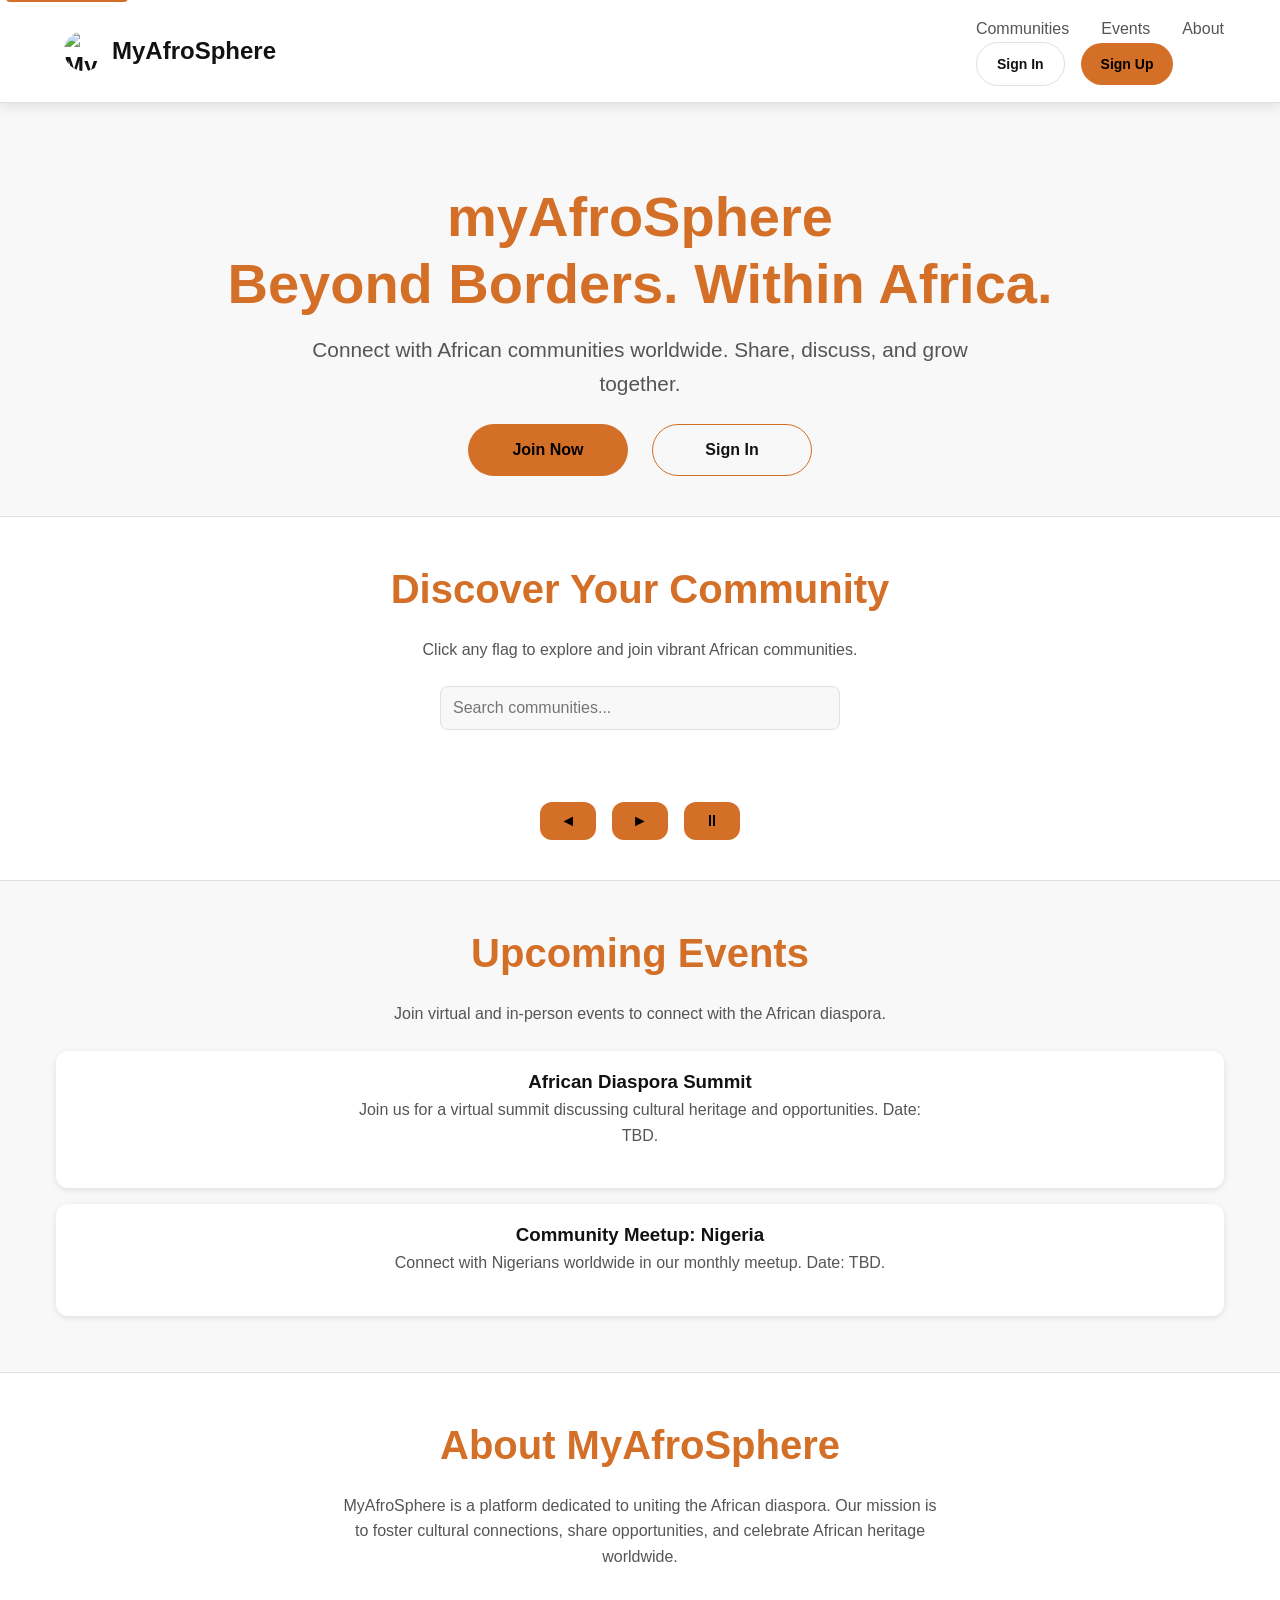
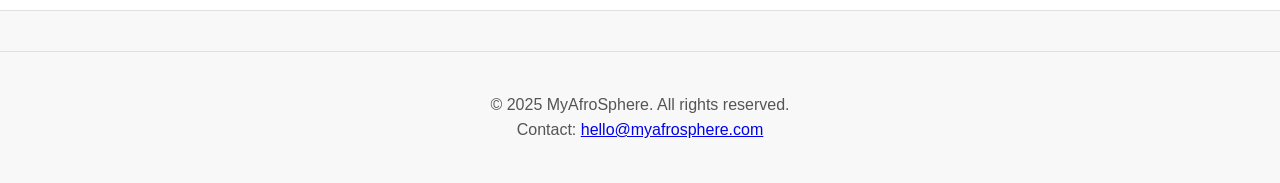
==== commit 7168a248: "index.html" ====
--- a/index.html
+++ b/index.html
@@ -3,399 +3,216 @@
 <head>
     <meta charset="UTF-8">
     <meta name="viewport" content="width=device-width, initial-scale=1.0">
-    <title>MyAfroSphere - The African Diaspora's Digital Home</title>
-    <meta name="description" content="Join the first Pan-African network where users create countries (c/Country) and interest communities (s/Subsphere). Built for culture, connection, and real-world impact.">
-    <meta name="keywords" content="African diaspora, African community network, Pan-African connections, African professionals, African culture, s/subsphere, c/country">
+    <title>MyAfroSphere - Beyond Borders, Within Africa | African Diaspora Community</title>
+    <meta name="description" content="Join MyAfroSphere, the premier digital home for the African diaspora. Connect with your African family worldwide.">
+    <meta name="keywords" content="African diaspora, Pan-African, African community platform, cultural connection, mental wellness, African heritage">
     <meta name="author" content="MyAfroSphere">
     <meta name="robots" content="index, follow">
-    <link rel="canonical" href="https://myafrosphere.com">
-
-    <!-- Open Graph / Facebook -->
-    <meta property="og:type" content="website">
-    <meta property="og:url" content="https://myafrosphere.com/">
-    <meta property="og:title" content="MyAfroSphere - Connect with African Communities Worldwide">
-    <meta property="og:description" content="The premier platform connecting Africa and its diaspora through authentic community building, cultural preservation, and professional networking.">
-    <meta property="og:image" content="assets/og-image.jpg">
-    <meta property="og:image:width" content="1200">
-    <meta property="og:image:height" content="630">
-    <meta property="og:site_name" content="MyAfroSphere">
-    <meta property="og:locale" content="en_US">
-
-    <!-- Twitter -->
-    <meta name="twitter:card" content="summary_large_image">
-    <meta name="twitter:site" content="@myafrosphere">
-    <meta name="twitter:creator" content="@myafrosphere">
-    <meta property="twitter:title" content="MyAfroSphere - Connect with African Communities Worldwide">
-    <meta property="twitter:description" content="Join 0M members in 0+ African diaspora communities. Cultural discussions, professional networking & local events.">
-    <meta property="twitter:image" content="assets/twitter-card.jpg">
-
-    <!-- Favicon and App Icons -->
-    <link rel="icon" href="/assets/favicon.ico" sizes="any">
-    <link rel="icon" href="/assets/icon.svg" type="image/svg+xml">
-    <link rel="apple-touch-icon" href="/assets/apple-touch-icon.webp">
-    <link rel="manifest" href="/assets/manifest.webmanifest">
-    <meta name="theme-color" content="#1a202c">
-    <meta name="msapplication-TileColor" content="#1a202c">
-
-    <!-- Language Alternates -->
-    <link rel="alternate" hreflang="x-default" href="https://myafrosphere.com/" />
-    <link rel="alternate" hreflang="en" href="https://myafrosphere.com/" />
-    <link rel="alternate" hreflang="sw" href="https://myafrosphere.com/sw/" />
-    <link rel="alternate" hreflang="am" href="https://myafrosphere.com/am/" />
-    <link rel="alternate" hreflang="ar" href="https://myafrosphere.com/ar/" />
-    <link rel="alternate" hreflang="ha" href="https://myafrosphere.com/ha/" />
-    <link rel="alternate" hreflang="pt" href="https://myafrosphere.com/pt/" />
-    <link rel="alternate" hreflang="ig" href="https://myafrosphere.com/ig/" />
-    <link rel="alternate" hreflang="yo" href="https://myafrosphere.com/yo/" />
-    <link rel="alternate" hreflang="zu" href="https://myafrosphere.com/zu/" />
-    <link rel="alternate" hreflang="om" href="https://myafrosphere.com/om/" />
-    <link rel="alternate" hreflang="sn" href="https://myafrosphere.com/sn/" />
-    <link rel="alternate" hreflang="es" href="https://myafrosphere.com/es/" />
-
-    <!-- Structured Data -->
+    <link rel="canonical" href="https://myafrosphere.pages.dev">
+
+    <!-- Schema Markup -->
     <script type="application/ld+json">
     {
-      "@context": "https://schema.org",
-      "@type": "WebApplication",
-      "name": "MyAfroSphere",
-      "url": "https://myafrosphere.com",
-      "description": "A Pan-African network connecting the global diaspora through diverse interests and user-created communities.",
-      "applicationCategory": "SocialNetwork",
-      "operatingSystem": "Web Browser",
-      "offers": {
-        "@type": "Offer",
-        "price": "0",
-        "priceCurrency": "USD"
-      },
-      "creator": {
-        "@type": "Organization",
+        "@context": "https://schema.org",
+        "@type": "WebSite",
         "name": "MyAfroSphere",
-        "url": "https://myafrosphere.com"
-      },
-      "sameAs": [
-        "https://twitter.com/myafrosphere",
-        "https://facebook.com/myafrosphere",
-        "https://instagram.com/myafrosphere",
-        "https://linkedin.com/company/myafrosphere"
-      ],
-      "potentialAction": {
-        "@type": "SearchAction",
-        "target": "https://myafrosphere.com/search?q={search_term_string}",
-        "query-input": "required name=search_term_string"
-      }
+        "url": "https://myafrosphere.pages.dev",
+        "description": "Connect with African communities worldwide. Share, discuss, and grow together."
     }
     </script>
 
+    <!-- Open Graph / Social -->
+    <meta property="og:title" content="MyAfroSphere - Beyond Borders, Within Africa">
+    <meta property="og:description" content="Connect with African communities worldwide. Join c/Nigeria, c/Ghana, s/futureofafrica.">
+    <meta property="og:image" content="https://myafrosphere.pages.dev/assets/images/myafrosphere_logo.webp">
+    <meta property="og:url" content="https://myafrosphere.pages.dev">
+    <meta property="og:type" content="website">
+
+    <!-- Content Security Policy -->
+    <meta http-equiv="Content-Security-Policy" content="default-src 'self'; img-src 'self' https://myafrosphere.pages.dev; style-src 'self' https://fonts.googleapis.com; font-src https://fonts.gstatic.com; script-src 'self';">
+
+    <!-- Fonts -->
+    <link href="https://fonts.googleapis.com/css2?family=Poppins:wght@400;500;600;700&display=swap" rel="stylesheet">
+
     <!-- Styles -->
-    <link rel="stylesheet" href="css/styles.css">
+    <link rel="stylesheet" href="assets/css/styles.min.css">
+
 </head>
 <body>
-    <!-- Skip Link for Accessibility -->
-    <a href="#main-content" class="skip-link">Skip to main content</a>
-
-    <!-- Cookie Consent Banner -->
-    <div class="cookie-banner" id="cookieBanner" aria-live="polite" aria-atomic="true">
-        <div class="cookie-content">
-            <div class="cookie-text">
-                We use cookies to enhance your experience and analyze site usage. By continuing, you consent to our use of cookies. 
-                <a href="/privacy-policy" style="color: var(--primary);">Learn more</a>
-            </div>
-            <div class="cookie-actions">
-                <button class="cookie-btn cookie-decline" onclick="declineCookies()">Decline</button>
-                <button class="cookie-btn cookie-accept" onclick="acceptCookies()">Accept</button>
-            </div>
+    <a href="#main-content" class="skip-link">Skip to content</a>
+
+    <!-- Header -->
+    <header>
+        <div class="container nav-container">
+            <a href="/" class="logo-nav">
+                <img src="assets/images/myafrosphere_logo.webp" alt="MyAfroSphere Logo" width="40" height="40" loading="lazy">
+                <span>MyAfroSphere</span>
+            </a>
+            <nav>
+                <ul class="nav-links">
+                    <li><a href="#communities">Communities</a></li>
+                    <li><a href="#events">Events</a></li>
+                    <li><a href="#about">About</a></li>
+                </ul>
+                <div class="auth-buttons">
+                    <a href="#" onclick="openModal('signinModal')" class="login-btn">Sign In</a>
+                    <a href="#" onclick="openModal('signupModal')" class="cta-nav">Sign Up</a>
+                </div>
+            </nav>
+        </div>
+    </header>
+
+    <main id="main-content">
+        <!-- Hero Section -->
+        <section class="hero">
+            <div class="container">
+                <h1><span class="logo-text">myAfroSphere</span><br>Beyond Borders. Within Africa.</h1>
+                <p>Connect with African communities worldwide. Share, discuss, and grow together.</p>
+                <div class="cta">
+                    <button onclick="openModal('signupModal')" class="btn btn-primary">Join Now</button>
+                    <button onclick="openModal('signinModal')" class="btn btn-secondary">Sign In</button>
+                </div>
+            </div>
+        </section>
+
+        <!-- African Nations Carousel -->
+        <section class="carousel-section" id="communities">
+            <div class="container">
+                <div class="carousel-header">
+                    <h2>Discover Your Community</h2>
+                    <p>Click any flag to explore and join vibrant African communities.</p>
+                </div>
+                <div class="search-bar">
+                    <input type="text" id="countrySearch" class="form-input" placeholder="Search communities..." aria-label="Search for African communities">
+                </div>
+                <div class="carousel-container">
+                    <div id="carouselTrack" class="carousel-track"></div>
+                </div>
+                <div class="carousel-controls">
+                    <button class="carousel-control prev" aria-label="Previous community">◄</button>
+                    <button class="carousel-control next" aria-label="Next community">►</button>
+                    <button class="carousel-control pause" aria-label="Pause carousel">⏸</button>
+                </div>
+            </div>
+        </section>
+
+        <!-- Events Section -->
+        <section class="events-section" id="events">
+            <div class="container">
+                <h2>Upcoming Events</h2>
+                <p>Join virtual and in-person events to connect with the African diaspora.</p>
+                <div class="event-card">
+                    <h3>African Diaspora Summit</h3>
+                    <p>Join us for a virtual summit discussing cultural heritage and opportunities. Date: TBD.</p>
+                </div>
+                <div class="event-card">
+                    <h3>Community Meetup: Nigeria</h3>
+                    <p>Connect with Nigerians worldwide in our monthly meetup. Date: TBD.</p>
+                </div>
+            </div>
+        </section>
+
+        <!-- About Section -->
+        <section class="about-section" id="about">
+            <div class="container">
+                <h2>About MyAfroSphere</h2>
+                <p>MyAfroSphere is a platform dedicated to uniting the African diaspora. Our mission is to foster cultural connections, share opportunities, and celebrate African heritage worldwide.</p>
+            </div>
+        </section>
+    </main>
+
+    <!-- Sign In Modal -->
+    <div id="signinModal" class="modal">
+        <div class="modal-content">
+            <button class="close" onclick="closeModal('signinModal')" aria-label="Close sign-in modal">&times;</button>
+            <h2>Sign In</h2>
+            <button onclick="signInWithGoogle()" class="social-button">
+                <img src="assets/images/google-icon.svg" alt="" aria-hidden="true"> Continue with Google
+            </button>
+            <div class="auth-divider"><span>or</span></div>
+            <form id="signinForm">
+                <div class="form-group">
+                    <label for="signinEmail">Email</label>
+                    <input type="email" id="signinEmail" class="form-input" required aria-describedby="signinEmailError">
+                    <div id="signinEmailError" class="error-message">Please enter a valid email.</div>
+                </div>
+                <div class="form-group">
+                    <label for="signinPassword">Password</label>
+                    <input type="password" id="signinPassword" class="form-input" required aria-describedby="signinPasswordError">
+                    <div id="signinPasswordError" class="error-message">Please enter your password.</div>
+                </div>
+                <div class="forgot-password">
+                    <a href="#" onclick="openModal('forgotPasswordModal'); closeModal('signinModal')">Forgot password?</a>
+                </div>
+                <button type="button" onclick="signIn()" class="btn btn-primary">Sign In</button>
+            </form>
+            <p class="modal-switch">Don’t have an account? <a href="#" onclick="closeModal('signinModal'); openModal('signupModal')">Sign up</a></p>
         </div>
     </div>
 
-    <!-- Navigation -->
-    <nav role="navigation" aria-label="Main navigation">
-        <div class="nav-container">
-            <a href="/" class="logo-nav" aria-label="MyAfroSphere Home">
-                <div class="logo-small">
-                    <div class="africa-small"></div>
-                </div>
-                <span style="font-weight: 700;">MyAfroSphere</span>
-            </a>
-            <ul class="nav-links" role="menubar">
-                <li role="none"><a href="/communities" role="menuitem">Communities</a></li>
-                <li role="none"><a href="/events" role="menuitem">Events</a></li>
-                <li role="none"><a href="/about" role="menuitem">About</a></li>
-                <li role="none"><a href="/blog" role="menuitem">Blog</a></li>
-                <li role="none"><a href="/contact" role="menuitem">Contact</a></li>
-            </ul>
-            <div class="auth-buttons">
-                <a href="#" class="login-btn" onclick="openModal('signinModal')" role="button">Sign In</a>
-                <a href="#" class="cta-nav" onclick="openModal('signupModal')" role="button">Sign Up</a>
-            </div>
-        </div>
-    </nav>
-
-    <!-- Main Content -->
-    <main id="main-content">
+    <!-- Sign Up Modal -->
+    <div id="signupModal" class="modal">
+        <div class="modal-content">
+            <button class="close" onclick="closeModal('signupModal')" aria-label="Close sign-up modal">&times;</button>
+            <h2>Create Account</h2>
+            <button onclick="signInWithGoogle()" class="social-button">
+                <img src="assets/images/google-icon.svg" alt="" aria-hidden="true"> Continue with Google
+            </button>
+            <div class="auth-divider"><span>or</span></div>
+            <form id="signupForm">
+                <div class="form-group">
+                    <label for="firstName">First Name</label>
+                    <input type="text" id="firstName" class="form-input" required aria-describedby="firstNameError">
+                    <div id="firstNameError" class="error-message">Please enter your first name.</div>
+                </div>
+                <div class="form-group">
+                    <label for="lastName">Last Name</label>
+                    <input type="text" id="lastName" class="form-input" required aria-describedby="lastNameError">
+                    <div id="lastNameError" class="error-message">Please enter your last name.</div>
+                </div>
+                <div class="form-group">
+                    <label for="signupEmail">Email</label>
+                    <input type="email" id="signupEmail" class="form-input" required aria-describedby="signupEmailError">
+                    <div id="signupEmailError" class="error-message">Please enter a valid email.</div>
+                </div>
+                <div class="form-group">
+                    <label for="signupPassword">Password</label>
+                    <input type="password" id="signupPassword" class="form-input" required aria-describedby="signupPasswordError">
+                    <div id="signupPasswordError" class="error-message">Password must be at least 8 characters.</div>
+                </div>
+                <button type="button" onclick="signUp()" class="btn btn-primary">Sign Up</button>
+            </form>
+            <p class="modal-switch">Already have an account? <a href="#" onclick="closeModal('signupModal'); openModal('signinModal')">Sign in</a></p>
+        </div>
+    </div>
+
+    <!-- Forgot Password Modal -->
+    <div id="forgotPasswordModal" class="modal">
+        <div class="modal-content">
+            <button class="close" onclick="closeModal('forgotPasswordModal')" aria-label="Close password reset modal">&times;</button>
+            <h2>Reset Password</h2>
+            <p>Enter your email and we'll send you a link to reset your password.</p>
+            <form id="forgotPasswordForm">
+                <div class="form-group">
+                    <label for="forgotPasswordEmail">Email</label>
+                    <input type="email" id="forgotPasswordEmail" class="form-input" required aria-describedby="forgotPasswordEmailError">
+                    <div id="forgotPasswordEmailError" class="error-message">Please enter a valid email.</div>
+                </div>
+                <button type="button" onclick="resetPassword()" class="btn btn-primary">Send Reset Link</button>
+            </form>
+            <p class="modal-switch"><a href="#" onclick="closeModal('forgotPasswordModal'); openModal('signinModal')">Back to Sign In</a></p>
+        </div>
+    </div>
+
+    <!-- Footer -->
+    <footer>
         <div class="container">
-            <header class="header">
-                <div class="logo" role="img" aria-label="MyAfroSphere logo with African continent silhouette">
-                    <div class="africa-shape"></div>
-                </div>
-                <h1 class="brand-name">MyAfroSphere</h1>
-                <p class="tagline">Beyond Borders. Within Africa.</p>
-            </header>
-
-            <section class="hero-section" aria-labelledby="hero-title">
-                <h2 id="hero-title" class="hero-title">The online place<br>to find your<br>African people</h2>
-                <p class="hero-subtitle">Connect with your community, wherever you are</p>
-                <a href="#" class="cta-button" role="button" onclick="openModal('signupModal')">Join the Community</a>
-            </section>
-
-            <section class="stats-section" aria-labelledby="stats-title">
-                <h2 id="stats-title" class="section-title">Our Global Community</h2>
-                <div class="stats-grid">
-                    <div class="stat">
-                        <div class="stat-number" id="countryCount">54</div>
-                        <div class="stat-label">Countries</div>
-                    </div>
-                    <div class="stat">
-                        <div class="stat-number" id="memberCount">0M</div>
-                        <div class="stat-label">Members</div>
-                    </div>
-                    <div class="stat">
-                        <div class="stat-number" id="communityCount">0+</div>
-                        <div class="stat-label">Communities</div>
-                    </div>
-                    <div class="stat">
-                        <div class="stat-number" id="eventCount">0K</div>
-                        <div class="stat-label">Events</div>
-                    </div>
-                </div>
-            </section>
-
-            <section class="community-showcase" aria-labelledby="communities-title">
-                <h2 id="communities-title" class="section-title">Build Your Nation's Community</h2>
-                <div class="country-grid" id="countryGrid">
-                    <div class="country-card" onclick="navigateToSubsphere('Nigeria')">
-                        <span class="country-flag">🇳🇬</span>
-                        <div class="country-name">Nigeria</div>
-                    </div>
-                    <div class="country-card" onclick="navigateToSubsphere('Ghana')">
-                        <span class="country-flag">🇬🇭</span>
-                        <div class="country-name">Ghana</div>
-                    </div>
-                    <div class="country-card" onclick="navigateToSubsphere('Kenya')">
-                        <span class="country-flag">🇰🇪</span>
-                        <div class="country-name">Kenya</div>
-                    </div>
-                    <div class="country-card" onclick="navigateToSubsphere('South Africa')">
-                        <span class="country-flag">🇿🇦</span>
-                        <div class="country-name">South Africa</div>
-                    </div>
-                    <div class="country-card" onclick="navigateToSubsphere('Ethiopia')">
-                        <span class="country-flag">🇪🇹</span>
-                        <div class="country-name">Ethiopia</div>
-                    </div>
-                    <div class="country-card" onclick="showAllCommunities()">
-                        <span class="country-flag">🌍</span>
-                        <div class="country-name">View All</div>
-                    </div>
-                </div>
-
-                <h2 class="section-title" style="margin-top: 80px;">Communities Around the World</h2>
-                <div class="communities-grid" id="communitiesGrid"></div>
-            </section>
-
-            <section class="features-section" aria-labelledby="features-title">
-                <h2 id="features-title" class="section-title">Built for Real Connection</h2>
-                <div class="features-grid">
-                    <article class="feature">
-                        <div class="feature-icon" role="img" aria-label="Speaking head emoji">🗣️</div>
-                        <h3 class="feature-title">Native Language Discussions</h3>
-                        <p class="feature-description">Communicate in your mother tongue with built-in translation. Preserve cultural nuances while building global connections.</p>
-                    </article>
-                    <article class="feature">
-                        <div class="feature-icon" role="img" aria-label="Handshake emoji">🤝</div>
-                        <h3 class="feature-title">Real-World Meetups</h3>
-                        <p class="feature-description">Every online community has offline events. Build genuine relationships through cultural celebrations, professional networking, and social gatherings.</p>
-                    </article>
-                    <article class="feature">
-                        <div class="feature-icon" role="img" aria-label="Money bag emoji">💰</div>
-                        <h3 class="feature-title">Creator Economy</h3>
-                        <p class="feature-description">Monetize your knowledge and cultural expertise. From language tutoring to business consulting, turn your skills into income.</p>
-                    </article>
-                    <article class="feature">
-                        <div class="feature-icon" role="img" aria-label="World globe emoji">🌍</div>
-                        <h3 class="feature-title">Cultural Intelligence</h3>
-                        <p class="feature-description">AI that understands African contexts, traditions, and social dynamics. Get relevant content and connections that matter to your experience.</p>
-                    </article>
-                </div>
-            </section>
-
-            <section class="polymorphic-section" aria-labelledby="polymorphic-title">
-                <h2 id="polymorphic-title" class="section-title">One Platform, Many Experiences</h2>
-                <div class="mode-switcher" role="tablist">
-                    <button class="mode-tab active" role="tab" onclick="switchMode(this, 'forum')" aria-selected="true">Forum</button>
-                    <button class="mode-tab" role="tab" onclick="switchMode(this, 'social')">Social</button>
-                    <button class="mode-tab" role="tab" onclick="switchMode(this, 'network')">Professional</button>
-                    <button class="mode-tab" role="tab" onclick="switchMode(this, 'events')">Events</button>
-                </div>
-                <div class="interface-preview" role="tabpanel" id="preview-content">
-                    <div class="preview-content">
-                        <h3>Deep Discussions</h3>
-                        <p>Reddit-style conversations with African cultural context.<br>Voice comments, live audio rooms, and expert AMAs.</p>
-                    </div>
-                </div>
-            </section>
-        </div>
-    </main>
-
-    <!-- Footer -->
-    <footer role="contentinfo">
-        <div class="container">
-            <div class="footer-content">
-                <div class="footer-section">
-                    <h4>Platform</h4>
-                    <ul>
-                        <li><a href="/communities">Browse Communities</a></li>
-                        <li><a href="/events">Find Events</a></li>
-                        <li><a href="/create-community">Start a Community</a></li>
-                        <li><a href="/mobile-app">Mobile App</a></li>
-                    </ul>
-                </div>
-                <div class="footer-section">
-                    <h4>Resources</h4>
-                    <ul>
-                        <li><a href="/about">About Us</a></li>
-                        <li><a href="/blog">Blog</a></li>
-                        <li><a href="/help">Help Center</a></li>
-                        <li><a href="/community-guidelines">Community Guidelines</a></li>
-                    </ul>
-                </div>
-                <div class="footer-section">
-                    <h4>Connect</h4>
-                    <ul>
-                        <li><a href="/contact">Contact Us</a></li>
-                        <li><a href="https://twitter.com/myafrosphere">Twitter</a></li>
-                        <li><a href="https://instagram.com/myafrosphere">Instagram</a></li>
-                        <li><a href="https://linkedin.com/company/myafrosphere">LinkedIn</a></li>
-                    </ul>
-                </div>
-                <div class="footer-section">
-                    <h4>Legal</h4>
-                    <ul>
-                        <li><a href="/privacy-policy">Privacy Policy</a></li>
-                        <li><a href="/terms">Terms of Service</a></li>
-                        <li><a href="/cookie-policy">Cookie Policy</a></li>
-                        <li><a href="/gdpr">GDPR Compliance</a></li>
-                    </ul>
-                </div>
-            </div>
-            <div class="footer-bottom">
-                <div class="footer-links">
-                    <a href="/accessibility">Accessibility</a>
-                    <a href="/sitemap">Sitemap</a>
-                    <a href="/careers">Careers</a>
-                    <a href="/press">Press</a>
-                </div>
-                <p>&copy; 2025 MyAfroSphere. All rights reserved. Proudly African.</p>
-            </div>
+            <p>&copy; 2025 MyAfroSphere. All rights reserved.</p>
+            <p>Contact: <a href="mailto:hello@myafrosphere.com">hello@myafrosphere.com</a></p>
         </div>
     </footer>
 
-    <!-- ================================== -->
-    <!--            MODALS (Dialogs)        -->
-    <!-- ================================== -->
-
-    <!-- Sign In Modal -->
-    <div class="modal" id="signinModal" role="dialog" aria-modal="true" aria-labelledby="signinModalTitle" aria-hidden="true">
-        <div class="modal-content">
-            <button class="modal-close" onclick="closeModal('signinModal')" aria-label="Close sign-in modal">&times;</button>
-            <h2 id="signinModalTitle" class="modal-title">Welcome Back</h2>
-            <p class="modal-subtitle">Sign in to your MyAfroSphere account</p>
-            <form id="signinForm" method="post">
-                <div class="form-group">
-                    <label for="signinEmail" class="form-label">Email Address</label>
-                    <input type="email" id="signinEmail" class="form-input" placeholder="your@email.com" required>
-                </div>
-                <div class="form-group">
-                    <label for="signinPassword" class="form-label">Password</label>
-                    <input type="password" id="signinPassword" class="form-input" placeholder="••••••••" required>
-                </div>
-                <div class="form-checkbox">
-                    <input type="checkbox" id="rememberMe">
-                    <label for="rememberMe">Remember me</label>
-                </div>
-                <!-- Message area for sign-in feedback -->
-                <p id="signinMessage" style="margin-top: 10px; font-size: 14px; display: none;"></p>
-                <button type="submit" class="auth-button">Sign In</button>
-            </form>
-            <div class="divider"><span>or</span></div>
-            <div class="social-buttons">
-                <a href="#" class="social-button">
-                    <svg width="20" height="20" viewBox="0 0 20 20" fill="none" xmlns="http://www.w3.org/2000/svg" aria-hidden="true">
-                        <path d="M19.8055 10.2303C19.8055 9.55056 19.7491 8.86711 19.6274 8.19836H10.2002V12.0492H15.6016C15.3774 13.2911 14.6587 14.3898 13.6037 15.0879V17.5866H16.8255C18.7177 15.8449 19.8055 13.2728 19.8055 10.2303Z" fill="#4285F4"/>
-                        <path d="M10.2002 20.0006C12.897 20.0006 15.1714 19.1151 16.8286 17.5865L13.6067 15.0879C12.7096 15.6979 11.5521 16.0433 10.2032 16.0433C7.59432 16.0433 5.38238 14.2832 4.58903 11.9169H1.26367V14.4927C2.96115 17.8695 6.4186 20.0006 10.2002 20.0006Z" fill="#34A853"/>
-                        <path d="M4.58583 11.9169C4.16667 10.6749 4.16667 9.33008 4.58583 8.08811V5.51233H1.26365C-0.154291 8.33798 -0.154291 11.667 1.26365 14.4927L4.58583 11.9169Z" fill="#FBBC04"/>
-                        <path d="M10.2002 3.95805C11.6256 3.936 13.0034 4.47247 14.036 5.45722L16.891 2.60218C15.0831 0.904599 12.6838 -0.0287217 10.2002 0.000673888C6.4186 0.000673888 2.96115 2.13185 1.26367 5.51234L4.58585 8.08813C5.3759 5.71811 7.59204 3.95805 10.2002 3.95805Z" fill="#EA4335"/>
-                    </svg>
-                    Continue with Google
-                </a>
-            </div>
-            <p class="modal-switch">Don't have an account? <a href="#" onclick="switchToSignup()">Sign up</a></p>
-        </div>
-    </div>
-
-    <!-- Signup Modal -->
-    <div class="modal" id="signupModal" role="dialog" aria-modal="true" aria-labelledby="signupModalTitle" aria-hidden="true">
-        <div class="modal-content">
-            <button class="modal-close" onclick="closeModal('signupModal')" aria-label="Close signup modal">&times;</button>
-            <h2 id="signupModalTitle" class="modal-title">Join MyAfroSphere</h2>
-            <p class="modal-subtitle">Create your free account</p>
-            <form id="signupForm" method="post">
-                <div class="form-row">
-                    <div class="form-group">
-                        <label for="firstName" class="form-label">First Name</label>
-                        <input type="text" id="firstName" class="form-input" placeholder="First" required>
-                    </div>
-                    <div class="form-group">
-                        <label for="lastName" class="form-label">Last Name</label>
-                        <input type="text" id="lastName" class="form-input" placeholder="Last" required>
-                    </div>
-                </div>
-                <div class="form-group">
-                    <label for="signupEmail" class="form-label">Email Address</label>
-                    <input type="email" id="signupEmail" class="form-input" placeholder="your@email.com" required>
-                </div>
-                <div class="form-group">
-                    <label for="signupPassword" class="form-label">Password</label>
-                    <input type="password" id="signupPassword" class="form-input" placeholder="••••••••" required minlength="8">
-                </div>
-                <div class="form-checkbox">
-                    <input type="checkbox" id="termsAgree" required>
-                    <label for="termsAgree">I agree to the <a href="/terms">Terms of Service</a> and <a href="/privacy">Privacy Policy</a></label>
-                </div>
-                <div class="form-checkbox">
-                    <input type="checkbox" id="newsletter">
-                    <label for="newsletter">Subscribe to our newsletter</label>
-                </div>
-                <!-- Message area for sign-up feedback -->
-                <p id="signupMessage" style="margin-top: 10px; font-size: 14px; display: none;"></p>
-                <button type="submit" class="auth-button">Create Account</button>
-            </form>
-            <div class="divider"><span>or</span></div>
-            <div class="social-buttons">
-                <a href="#" class="social-button">
-                    <svg width="20" height="20" viewBox="0 0 20 20" fill="none" xmlns="http://www.w3.org/2000/svg" aria-hidden="true">
-                        <path d="M19.8055 10.2303C19.8055 9.55056 19.7491 8.86711 19.6274 8.19836H10.2002V12.0492H15.6016C15.3774 13.2911 14.6587 14.3898 13.6037 15.0879V17.5866H16.8255C18.7177 15.8449 19.8055 13.2728 19.8055 10.2303Z" fill="#4285F4"/>
-                        <path d="M10.2002 20.0006C12.897 20.0006 15.1714 19.1151 16.8286 17.5865L13.6067 15.0879C12.7096 15.6979 11.5521 16.0433 10.2032 16.0433C7.59432 16.0433 5.38238 14.2832 4.58903 11.9169H1.26367V14.4927C2.96115 17.8695 6.4186 20.0006 10.2002 20.0006Z" fill="#34A853"/>
-                        <path d="M4.58583 11.9169C4.16667 10.6749 4.16667 9.33008 4.58583 8.08811V5.51233H1.26365C-0.154291 8.33798 -0.154291 11.667 1.26365 14.4927L4.58583 11.9169Z" fill="#FBBC04"/>
-                        <path d="M10.2002 3.95805C11.6256 3.936 13.0034 4.47247 14.036 5.45722L16.891 2.60218C15.0831 0.904599 12.6838 -0.0287217 10.2002 0.000673888C6.4186 0.000673888 2.96115 2.13185 1.26367 5.51234L4.58585 8.08813C5.3759 5.71811 7.59204 3.95805 10.2002 3.95805Z" fill="#EA4335"/>
-                    </svg>
-                    Continue with Google
-                </a>
-            </div>
-            <p class="modal-switch">Already have an account? <a href="#" onclick="switchToSignin()">Sign in</a></p>
-        </div>
-    </div>
-
     <!-- Scripts -->
-    <script src="js/scripts.js"></script>
+    <script src="assets/js/main.min.js" defer></script>
 </body>
 </html>
--- a/assets/css/styles.min.css
+++ b/assets/css/styles.min.css
@@ -0,0 +1 @@
+:root{--bg:#f8f8f8;--bg-secondary:#f0f0f0;--card:#fff;--text:#121212;--text-muted:#555;--border:#e0e0e0;--primary:#d46f28;--primary-hover:#c05e23;--accent:#f1c40f;--shadow:0 4px 12px rgba(0,0,0,0.1);--shadow-sm:0 2px 6px rgba(0,0,0,0.1);--shadow-hover:0 8px 24px rgba(0,0,0,0.15);--radius-md:12px;--radius-lg:16px;--radius-round:50%;--transition:all 0.3s ease;--space-xs:4px;--space-sm:8px;--space-md:16px;--space-lg:24px;--space-xl:40px;--space-xxl:80px;--error:#d32f2f}@media (prefers-color-scheme: dark){:root{--bg:#121212;--bg-secondary:#1a1a2e;--card:#1e1e2d;--text:#e0e0e0;--text-muted:#a0a0b0;--border:#333;--error:#ef5350}}*{box-sizing:border-box;margin:0;padding:0}body{font-family:'Poppins',sans-serif;background:var(--bg);color:var(--text);line-height:1.6;min-height:100vh;transition:background 0.3s ease,color 0.3s ease}.container{max-width:1200px;margin:0 auto;padding:0 var(--space-md)}.skip-link{position:absolute;top:-40px;left:6px;background:var(--primary);color:#000;padding:8px;text-decoration:none;border-radius:4px;z-index:1000}.skip-link:focus{top:6px}header{background:var(--card);border-bottom:1px solid var(--border);position:sticky;top:0;width:100%;z-index:100;padding:var(--space-md) 0;box-shadow:var(--shadow)}.nav-container{display:flex;justify-content:space-between;align-items:center}.logo-nav{display:flex;align-items:center;gap:var(--space-sm);color:var(--text);text-decoration:none;font-weight:700;font-size:1.5rem;border-radius:8px;padding:4px 8px;transition:all 0.2s ease}.logo-nav:hover{background:rgba(212,111,40,0.1)}.logo-nav img{width:40px;height:40px;border-radius:50%;transition:transform 0.3s ease}.logo-nav img:hover{transform:rotate(5deg)}.nav-links{display:flex;list-style:none;gap:32px}.nav-links a{color:var(--text-muted);text-decoration:none;font-weight:500;transition:color 0.2s ease;position:relative}.nav-links a:hover,.nav-links a:focus{color:var(--primary)}.nav-links a::after{content:'';position:absolute;bottom:-4px;left:0;width:0;height:2px;background:var(--primary);transition:width 0.3s ease}.nav-links a:hover::after,.nav-links a:focus::after{width:100%}.auth-buttons{display:flex;gap:var(--space-md);align-items:center}.login-btn,.cta-nav{padding:10px 20px;border-radius:50px;font-weight:600;text-decoration:none;font-size:14px;transition:all 0.2s ease;border:none;cursor:pointer}.login-btn{background:transparent;color:var(--text);border:1px solid var(--border)}.login-btn:hover,.login-btn:focus{background:#f0f0f0;border-color:var(--primary)}.cta-nav{background:var(--primary);color:#000}.cta-nav:hover,.cta-nav:focus{background:var(--primary-hover);transform:translateY(-1px)}.hero{text-align:center;padding:var(--space-xxl) var(--space-md) var(--space-xl)}.hero h1{font-size:clamp(2rem,5vw,3.5rem);color:var(--primary);margin:0 0 var(--space-md) 0;line-height:1.2}.hero p{font-size:clamp(1rem,2.5vw,1.3rem);color:var(--text-muted);margin-bottom:var(--space-lg);max-width:700px;margin-left:auto;margin-right:auto}.cta{display:flex;justify-content:center;gap:var(--space-lg);flex-wrap:wrap}.btn{padding:16px 32px;border:none;border-radius:50px;font-weight:600;cursor:pointer;transition:all 0.3s ease;min-width:160px;text-align:center;text-decoration:none;font-size:1rem}.btn-primary{background:var(--primary);color:#000}.btn-primary:hover{transform:translateY(-2px);box-shadow:var(--shadow-sm)}.btn-secondary{background:transparent;color:var(--text);border:1px solid var(--primary)}.btn-secondary:hover{background:rgba(212,111,40,0.1)}.error-message{color:var(--error);font-size:0.9rem;margin-top:var(--space-xs);display:none}.carousel-section{padding:var(--space-xl) 0;background:var(--card);border-top:1px solid var(--border);border-bottom:1px solid var(--border);overflow:hidden}.carousel-header{text-align:center;margin-bottom:var(--space-lg)}.carousel-header h2{font-size:clamp(1.5rem,4vw,2.5rem);color:var(--primary);margin-bottom:var(--space-md)}.carousel-header p{color:var(--text-muted);max-width:600px;margin:0 auto}.carousel-controls{display:flex;justify-content:center;gap:var(--space-md);margin-top:var(--space-md)}.carousel-control{background:var(--primary);color:#000;border:none;padding:10px 20px;border-radius:var(--radius-md);cursor:pointer;font-size:1rem;transition:var(--transition)}.carousel-control:hover,.carousel-control:focus{background:var(--primary-hover)}.carousel-container{overflow:hidden;padding:var(--space-md) 0;white-space:nowrap;position:relative}.carousel-track{display:flex;gap:var(--space-lg);transition:transform 0.5s ease}.carousel-item{display:flex;flex-direction:column;align-items:center;width:100px;cursor:pointer;transition:transform 0.2s ease}.carousel-item:hover,.carousel-item:focus{transform:translateY(-4px)}.country-flag{font-size:2.5rem;margin-bottom:var(--space-sm)}.country-name{font-size:0.9rem;color:var(--text);font-weight:500}.search-bar{margin-bottom:var(--space-lg);text-align:center}.search-bar input{width:100%;max-width:400px;padding:12px;background:var(--bg);border:1px solid var(--border);border-radius:8px;color:var(--text);font-size:16px;transition:all 0.2s ease}.search-bar input:focus{outline:none;border-color:var(--primary)}.modal{display:none;position:fixed;top:0;left:0;width:100%;height:100%;background:rgba(0,0,0,0.5);align-items:center;justify-content:center;z-index:1000;backdrop-filter:blur(5px)}.modal-content{background:var(--card);padding:var(--space-lg);border-radius:var(--radius-lg);width:90%;max-width:400px;border:1px solid var(--border);box-shadow:var(--shadow);position:relative}.close{position:absolute;top:16px;right:16px;font-size:1.5rem;color:var(--text-muted);cursor:pointer;background:none;border:none;padding:4px;border-radius:4px;transition:all 0.2s ease}.close:hover,.close:focus{background:rgba(212,111,40,0.1);color:var(--primary)}h2{text-align:center;margin-bottom:var(--space-md);color:var(--text)}.form-group{margin-bottom:var(--space-md)}label{display:block;margin-bottom:var(--space-xs);font-weight:500;color:var(--text)}.form-input{width:100%;padding:12px;background:var(--bg);border:1px solid var(--border);border-radius:8px;color:var(--text);font-size:16px;transition:all 0.2s ease}.form-input:focus{outline:none;border-color:var(--primary)}.form-input[aria-invalid="true"]{border-color:var(--error)}.auth-divider{text-align:center;margin:var(--space-lg) 0;color:var(--text-muted);position:relative}.auth-divider::before{content:'';position:absolute;top:50%;left:0;right:0;height:1px;background:var(--border);z-index:1}.auth-divider span{background:var(--card);padding:0 1rem;position:relative;z-index:2}.social-button{display:flex;align-items:center;justify-content:center;gap:12px;padding:14px;border:1px solid var(--border);border-radius:12px;background:transparent;color:var(--text);font-weight:600;cursor:pointer;transition:all 0.2s ease}.social-button:hover{border-color:var(--primary);background:var(--bg)}.social-button img{width:20px;height:20px}.modal-switch,.forgot-password{text-align:center;margin-top:var(--space-md);font-size:0.9rem;color:var(--text-muted)}.modal-switch a,.forgot-password a{color:var(--primary);text-decoration:none;font-weight:500}.modal-switch a:hover,.forgot-password a:hover{text-decoration:underline}.preview-content{max-width:500px;margin:0 auto}.preview-post{background:var(--bg);border-radius:8px;padding:16px;margin:20px 0;border-left:4px solid var(--primary)}.preview-post-header{display:flex;align-items:center;gap:8px;margin-bottom:8px;color:var(--primary);font-weight:600}.preview-post-content{color:var(--text);font-size:14px;line-height:1.5}.preview-post-action{display:flex;align-items:center;gap:6px;color:var(--text-muted);font-size:14px;margin-top:8px}.events-section{padding:var(--space-xl) 0;text-align:center}.events-section h2{font-size:clamp(1.5rem,4vw,2.5rem);color:var(--primary);margin-bottom:var(--space-md)}.events-section p{color:var(--text-muted);max-width:600px;margin:0 auto var(--space-lg)}.event-card{background:var(--card);border-radius:var(--radius-md);padding:var(--space-md);margin:var(--space-md) 0;box-shadow:var(--shadow-sm)}.about-section{padding:var(--space-xl) 0;text-align:center;background:var(--card);border-top:1px solid var(--border);border-bottom:1px solid var(--border)}.about-section h2{font-size:clamp(1.5rem,4vw,2.5rem);color:var(--primary);margin-bottom:var(--space-md)}.about-section p{color:var(--text-muted);max-width:600px;margin:0 auto}footer{text-align:center;padding:var(--space-xl) 20px;color:var(--text-muted);border-top:1px solid var(--border);margin-top:var(--space-xl)}@media (max-width: 768px){.hero h1{font-size:clamp(1.8rem,4vw,2.5rem)}.hero p{font-size:clamp(0.9rem,2vw,1.2rem)}.nav-container{flex-direction:column;gap:var(--space-md)}.nav-links{flex-direction:column;align-items:center}.cta{gap:var(--space-md)}.carousel-header h2{font-size:clamp(1.2rem,3vw,2rem)}}
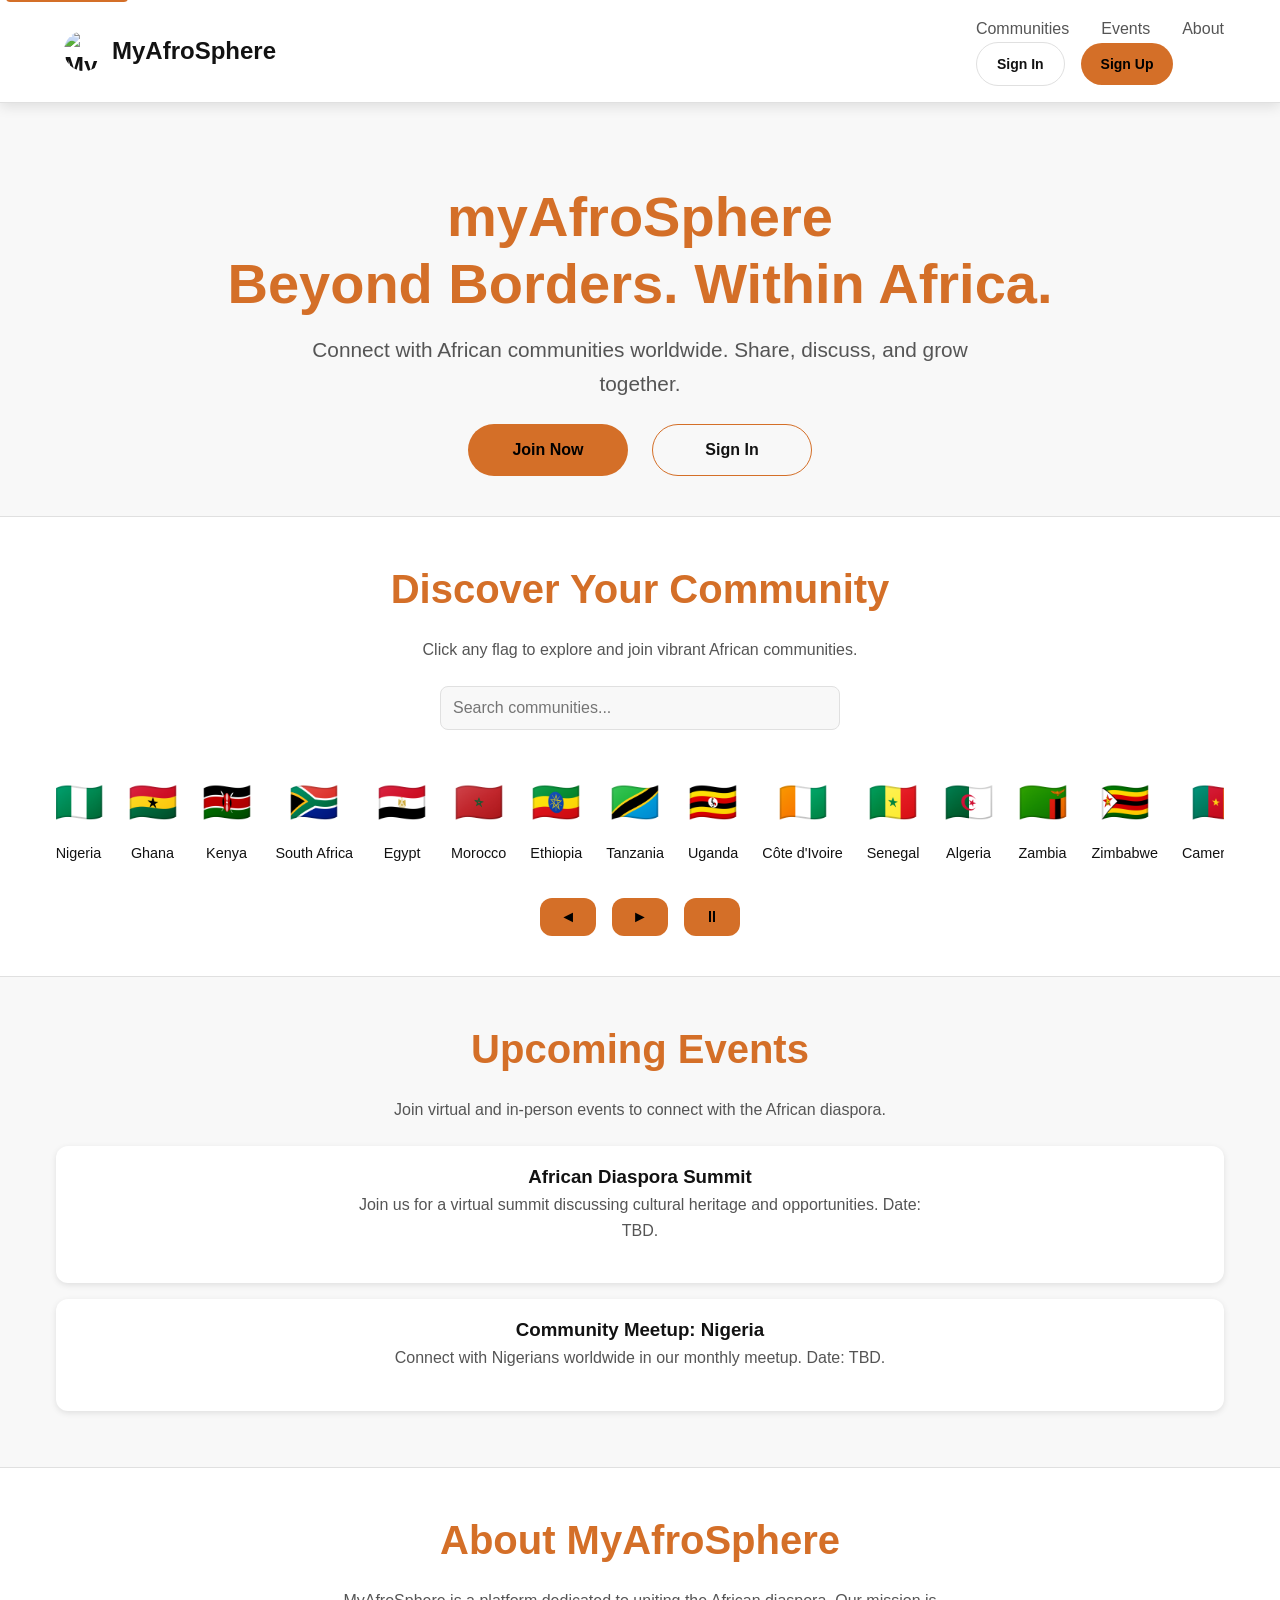
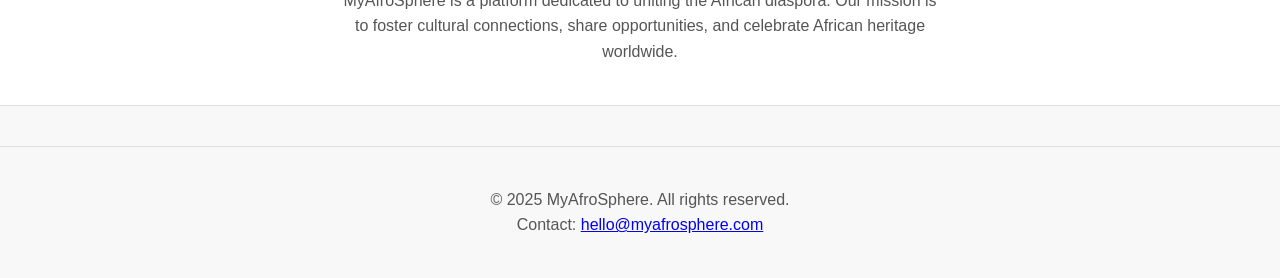
==== commit d7c4580c: "Fix CSP violation by removing inline event handlers" ====
--- a/index.html
+++ b/index.html
@@ -55,8 +55,8 @@
                     <li><a href="#about">About</a></li>
                 </ul>
                 <div class="auth-buttons">
-                    <a href="#" onclick="openModal('signinModal')" class="login-btn">Sign In</a>
-                    <a href="#" onclick="openModal('signupModal')" class="cta-nav">Sign Up</a>
+                    <a href="#" class="login-btn">Sign In</a>
+                    <a href="#" class="cta-nav">Sign Up</a>
                 </div>
             </nav>
         </div>
@@ -69,8 +69,8 @@
                 <h1><span class="logo-text">myAfroSphere</span><br>Beyond Borders. Within Africa.</h1>
                 <p>Connect with African communities worldwide. Share, discuss, and grow together.</p>
                 <div class="cta">
-                    <button onclick="openModal('signupModal')" class="btn btn-primary">Join Now</button>
-                    <button onclick="openModal('signinModal')" class="btn btn-secondary">Sign In</button>
+                    <button class="btn btn-primary">Join Now</button>
+                    <button class="btn btn-secondary">Sign In</button>
                 </div>
             </div>
         </section>
@@ -124,9 +124,9 @@
     <!-- Sign In Modal -->
     <div id="signinModal" class="modal">
         <div class="modal-content">
-            <button class="close" onclick="closeModal('signinModal')" aria-label="Close sign-in modal">&times;</button>
+            <button class="close" aria-label="Close sign-in modal">&times;</button>
             <h2>Sign In</h2>
-            <button onclick="signInWithGoogle()" class="social-button">
+            <button class="social-button">
                 <img src="assets/images/google-icon.svg" alt="" aria-hidden="true"> Continue with Google
             </button>
             <div class="auth-divider"><span>or</span></div>
@@ -142,20 +142,20 @@
                     <div id="signinPasswordError" class="error-message">Please enter your password.</div>
                 </div>
                 <div class="forgot-password">
-                    <a href="#" onclick="openModal('forgotPasswordModal'); closeModal('signinModal')">Forgot password?</a>
-                </div>
-                <button type="button" onclick="signIn()" class="btn btn-primary">Sign In</button>
+                    <a href="#">Forgot password?</a>
+                </div>
+                <button type="button" class="btn btn-primary">Sign In</button>
             </form>
-            <p class="modal-switch">Don’t have an account? <a href="#" onclick="closeModal('signinModal'); openModal('signupModal')">Sign up</a></p>
+            <p class="modal-switch">Don’t have an account? <a href="#">Sign up</a></p>
         </div>
     </div>
 
     <!-- Sign Up Modal -->
     <div id="signupModal" class="modal">
         <div class="modal-content">
-            <button class="close" onclick="closeModal('signupModal')" aria-label="Close sign-up modal">&times;</button>
+            <button class="close" aria-label="Close sign-up modal">&times;</button>
             <h2>Create Account</h2>
-            <button onclick="signInWithGoogle()" class="social-button">
+            <button class="social-button">
                 <img src="assets/images/google-icon.svg" alt="" aria-hidden="true"> Continue with Google
             </button>
             <div class="auth-divider"><span>or</span></div>
@@ -180,16 +180,16 @@
                     <input type="password" id="signupPassword" class="form-input" required aria-describedby="signupPasswordError">
                     <div id="signupPasswordError" class="error-message">Password must be at least 8 characters.</div>
                 </div>
-                <button type="button" onclick="signUp()" class="btn btn-primary">Sign Up</button>
+                <button type="button" class="btn btn-primary">Sign Up</button>
             </form>
-            <p class="modal-switch">Already have an account? <a href="#" onclick="closeModal('signupModal'); openModal('signinModal')">Sign in</a></p>
+            <p class="modal-switch">Already have an account? <a href="#">Sign in</a></p>
         </div>
     </div>
 
     <!-- Forgot Password Modal -->
     <div id="forgotPasswordModal" class="modal">
         <div class="modal-content">
-            <button class="close" onclick="closeModal('forgotPasswordModal')" aria-label="Close password reset modal">&times;</button>
+            <button class="close" aria-label="Close password reset modal">&times;</button>
             <h2>Reset Password</h2>
             <p>Enter your email and we'll send you a link to reset your password.</p>
             <form id="forgotPasswordForm">
@@ -198,9 +198,9 @@
                     <input type="email" id="forgotPasswordEmail" class="form-input" required aria-describedby="forgotPasswordEmailError">
                     <div id="forgotPasswordEmailError" class="error-message">Please enter a valid email.</div>
                 </div>
-                <button type="button" onclick="resetPassword()" class="btn btn-primary">Send Reset Link</button>
+                <button type="button" class="btn btn-primary">Send Reset Link</button>
             </form>
-            <p class="modal-switch"><a href="#" onclick="closeModal('forgotPasswordModal'); openModal('signinModal')">Back to Sign In</a></p>
+            <p class="modal-switch"><a href="#">Back to Sign In</a></p>
         </div>
     </div>
 
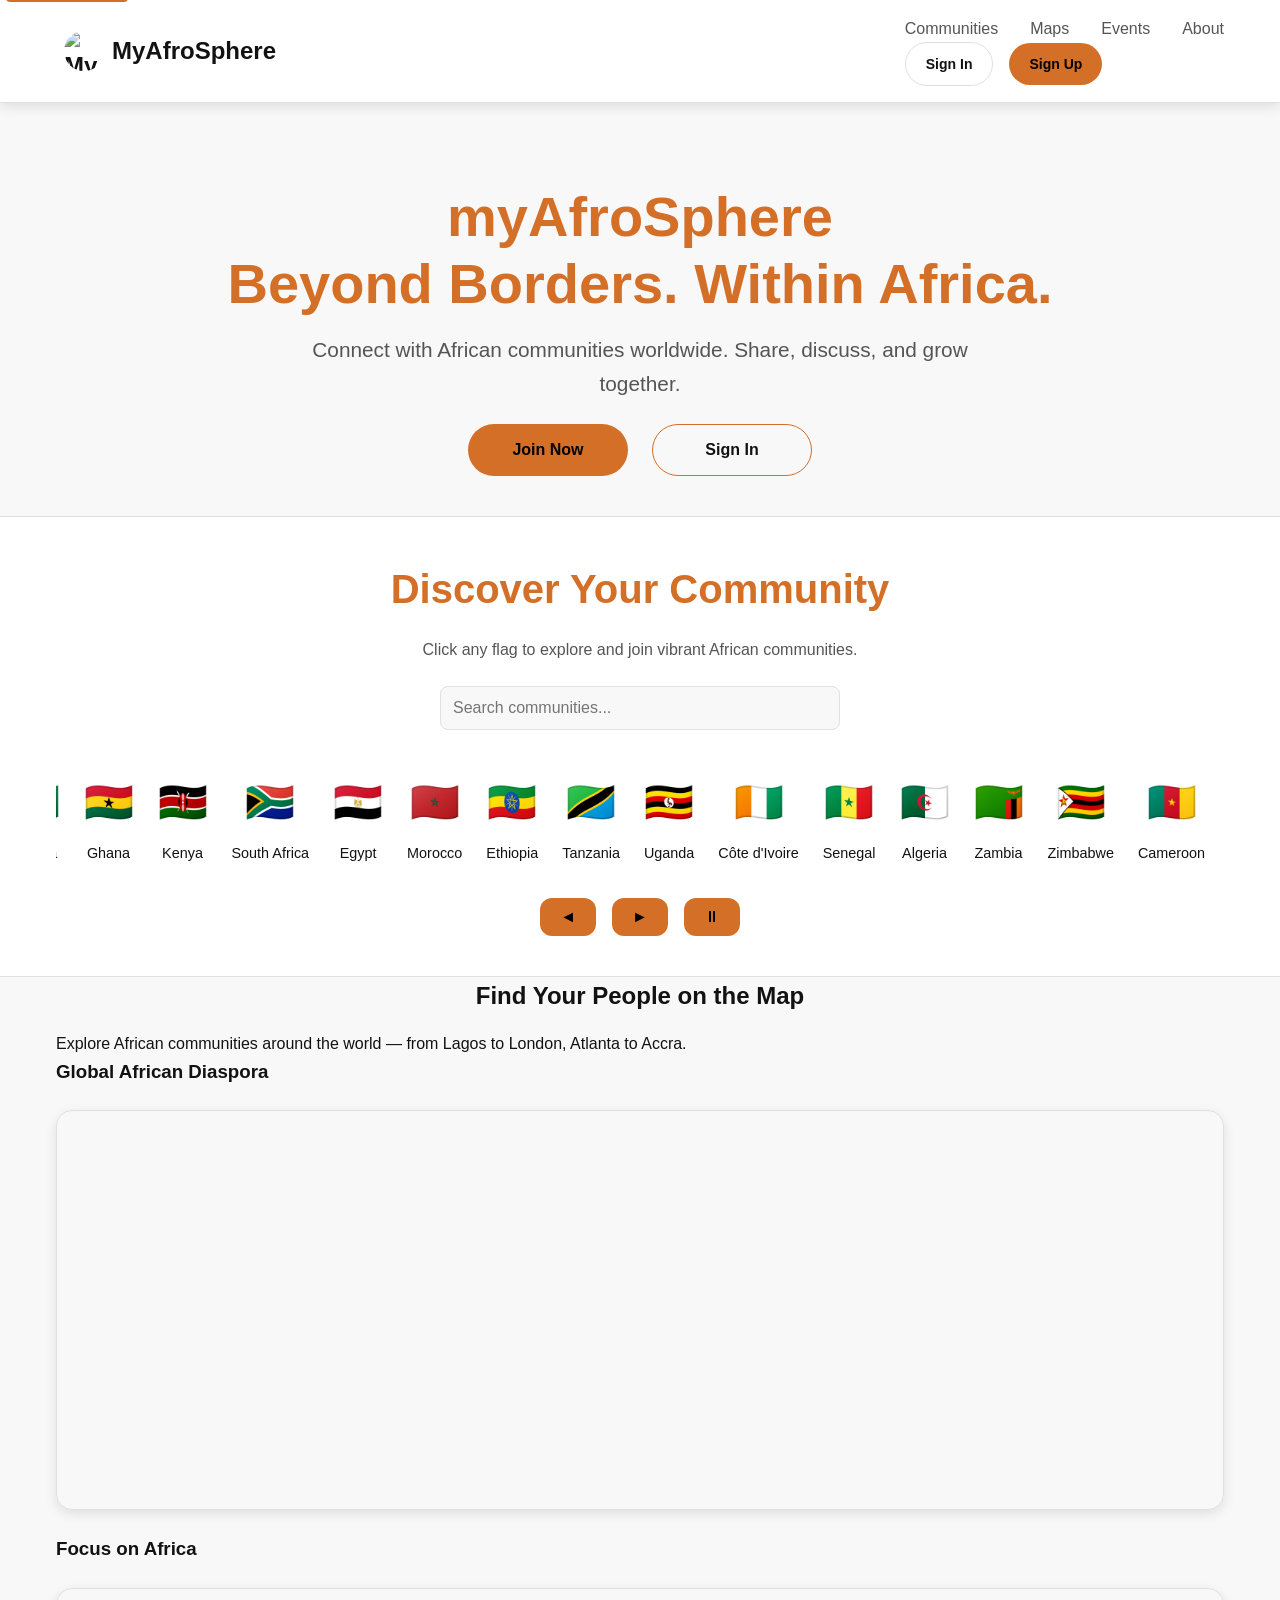
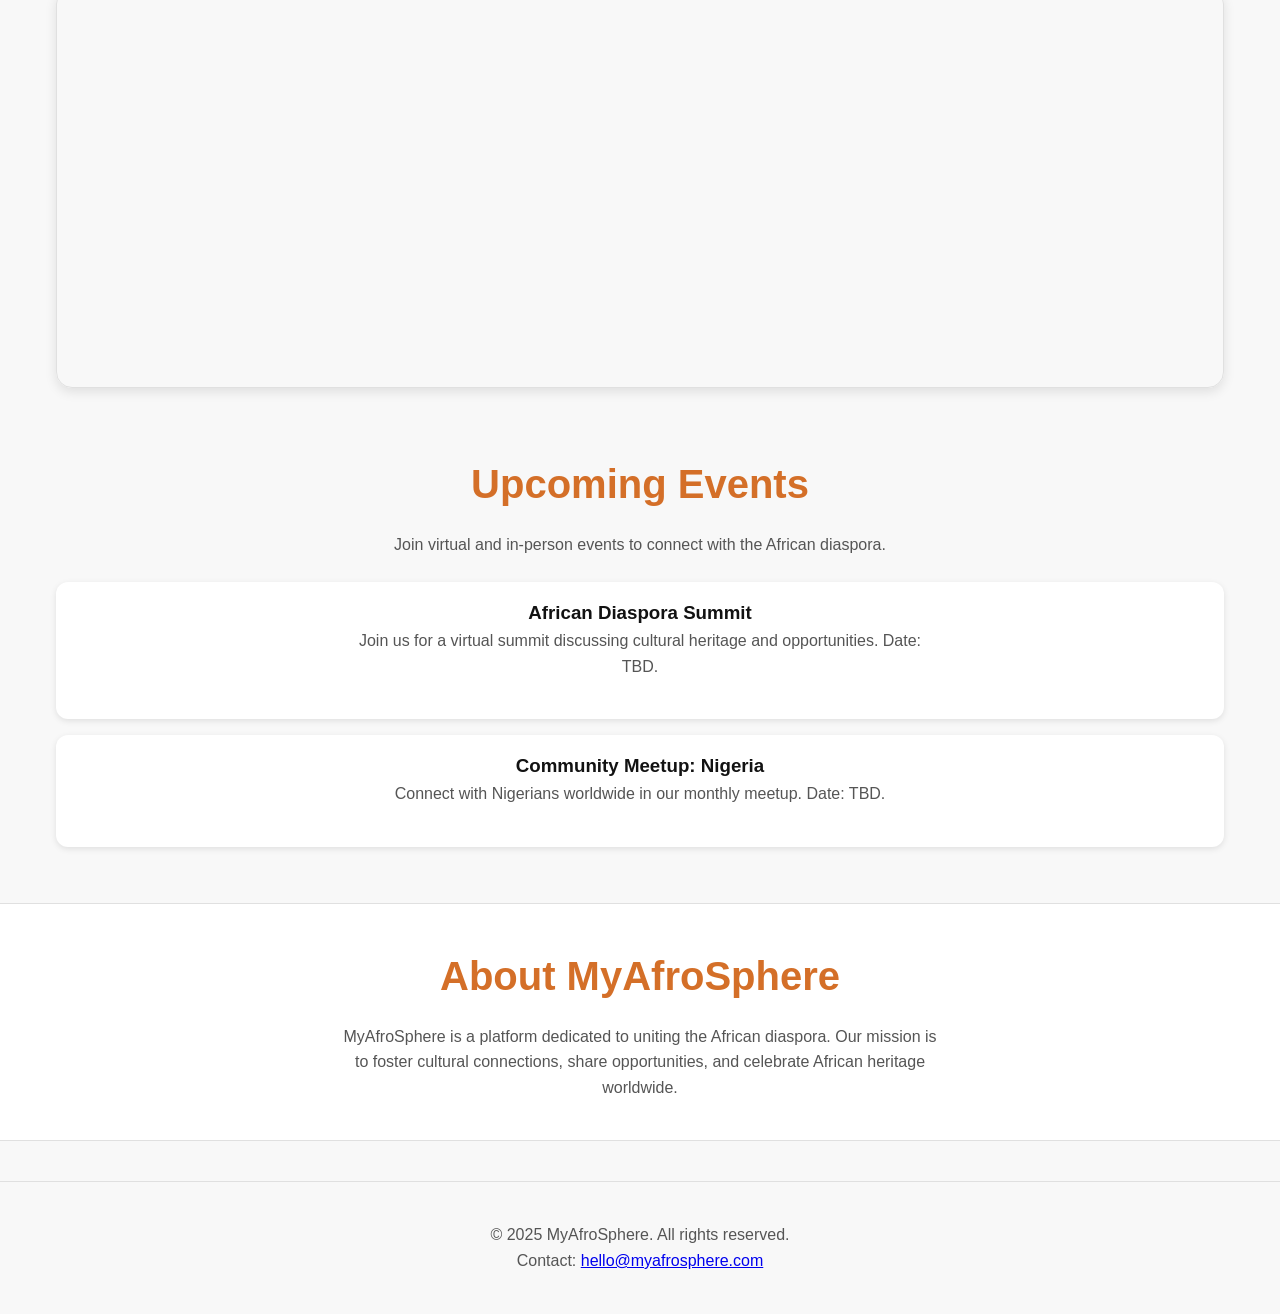
==== commit 49629a37: "Restore main.min.js for carousel" ====
--- a/index.html
+++ b/index.html
@@ -29,14 +29,24 @@
     <meta property="og:type" content="website">
 
     <!-- Content Security Policy -->
-    <meta http-equiv="Content-Security-Policy" content="default-src 'self'; img-src 'self' https://myafrosphere.pages.dev; style-src 'self' https://fonts.googleapis.com; font-src https://fonts.gstatic.com; script-src 'self';">
+    <meta http-equiv="Content-Security-Policy" content="default-src 'self'; img-src 'self' https://*.tile.openstreetmap.org data:; style-src 'self' 'unsafe-inline' https://fonts.googleapis.com; font-src 'self' https://fonts.gstatic.com; script-src 'self' 'unsafe-inline' https://unpkg.com;">
 
     <!-- Fonts -->
     <link href="https://fonts.googleapis.com/css2?family=Poppins:wght@400;500;600;700&display=swap" rel="stylesheet">
 
     <!-- Styles -->
     <link rel="stylesheet" href="assets/css/styles.min.css">
-
+    <link rel="stylesheet" href="https://unpkg.com/leaflet@1.9.4/dist/leaflet.css" />
+
+    <style>
+        #worldMap, #africaMap {
+            height: 400px;
+            border-radius: 16px;
+            margin: 24px 0;
+            border: 1px solid var(--border);
+            box-shadow: 0 4px 12px rgba(0,0,0,0.1);
+        }
+    </style>
 </head>
 <body>
     <a href="#main-content" class="skip-link">Skip to content</a>
@@ -51,6 +61,7 @@
             <nav>
                 <ul class="nav-links">
                     <li><a href="#communities">Communities</a></li>
+                    <li><a href="#maps">Maps</a></li>
                     <li><a href="#events">Events</a></li>
                     <li><a href="#about">About</a></li>
                 </ul>
@@ -93,6 +104,20 @@
                     <button class="carousel-control next" aria-label="Next community">►</button>
                     <button class="carousel-control pause" aria-label="Pause carousel">⏸</button>
                 </div>
+            </div>
+        </section>
+
+        <!-- Maps Section -->
+        <section class="maps-section" id="maps">
+            <div class="container">
+                <h2>Find Your People on the Map</h2>
+                <p>Explore African communities around the world — from Lagos to London, Atlanta to Accra.</p>
+
+                <h3>Global African Diaspora</h3>
+                <div id="worldMap"></div>
+
+                <h3>Focus on Africa</h3>
+                <div id="africaMap"></div>
             </div>
         </section>
 
@@ -142,11 +167,11 @@
                     <div id="signinPasswordError" class="error-message">Please enter your password.</div>
                 </div>
                 <div class="forgot-password">
-                    <a href="#">Forgot password?</a>
+                    <a href="#" id="forgotPasswordLink">Forgot password?</a>
                 </div>
                 <button type="button" class="btn btn-primary">Sign In</button>
             </form>
-            <p class="modal-switch">Don’t have an account? <a href="#">Sign up</a></p>
+            <p class="modal-switch">Don’t have an account? <a href="#" id="signupFromSignin">Sign up</a></p>
         </div>
     </div>
 
@@ -182,7 +207,7 @@
                 </div>
                 <button type="button" class="btn btn-primary">Sign Up</button>
             </form>
-            <p class="modal-switch">Already have an account? <a href="#">Sign in</a></p>
+            <p class="modal-switch">Already have an account? <a href="#" id="signinFromSignup">Sign in</a></p>
         </div>
     </div>
 
@@ -200,7 +225,7 @@
                 </div>
                 <button type="button" class="btn btn-primary">Send Reset Link</button>
             </form>
-            <p class="modal-switch"><a href="#">Back to Sign In</a></p>
+            <p class="modal-switch"><a href="#" id="backToSignin">Back to Sign In</a></p>
         </div>
     </div>
 
@@ -212,6 +237,9 @@
         </div>
     </footer>
 
+    <!-- Leaflet JS -->
+    <script src="https://unpkg.com/leaflet@1.9.4/dist/leaflet.js"></script>
+
     <!-- Scripts -->
     <script src="assets/js/main.min.js" defer></script>
 </body>
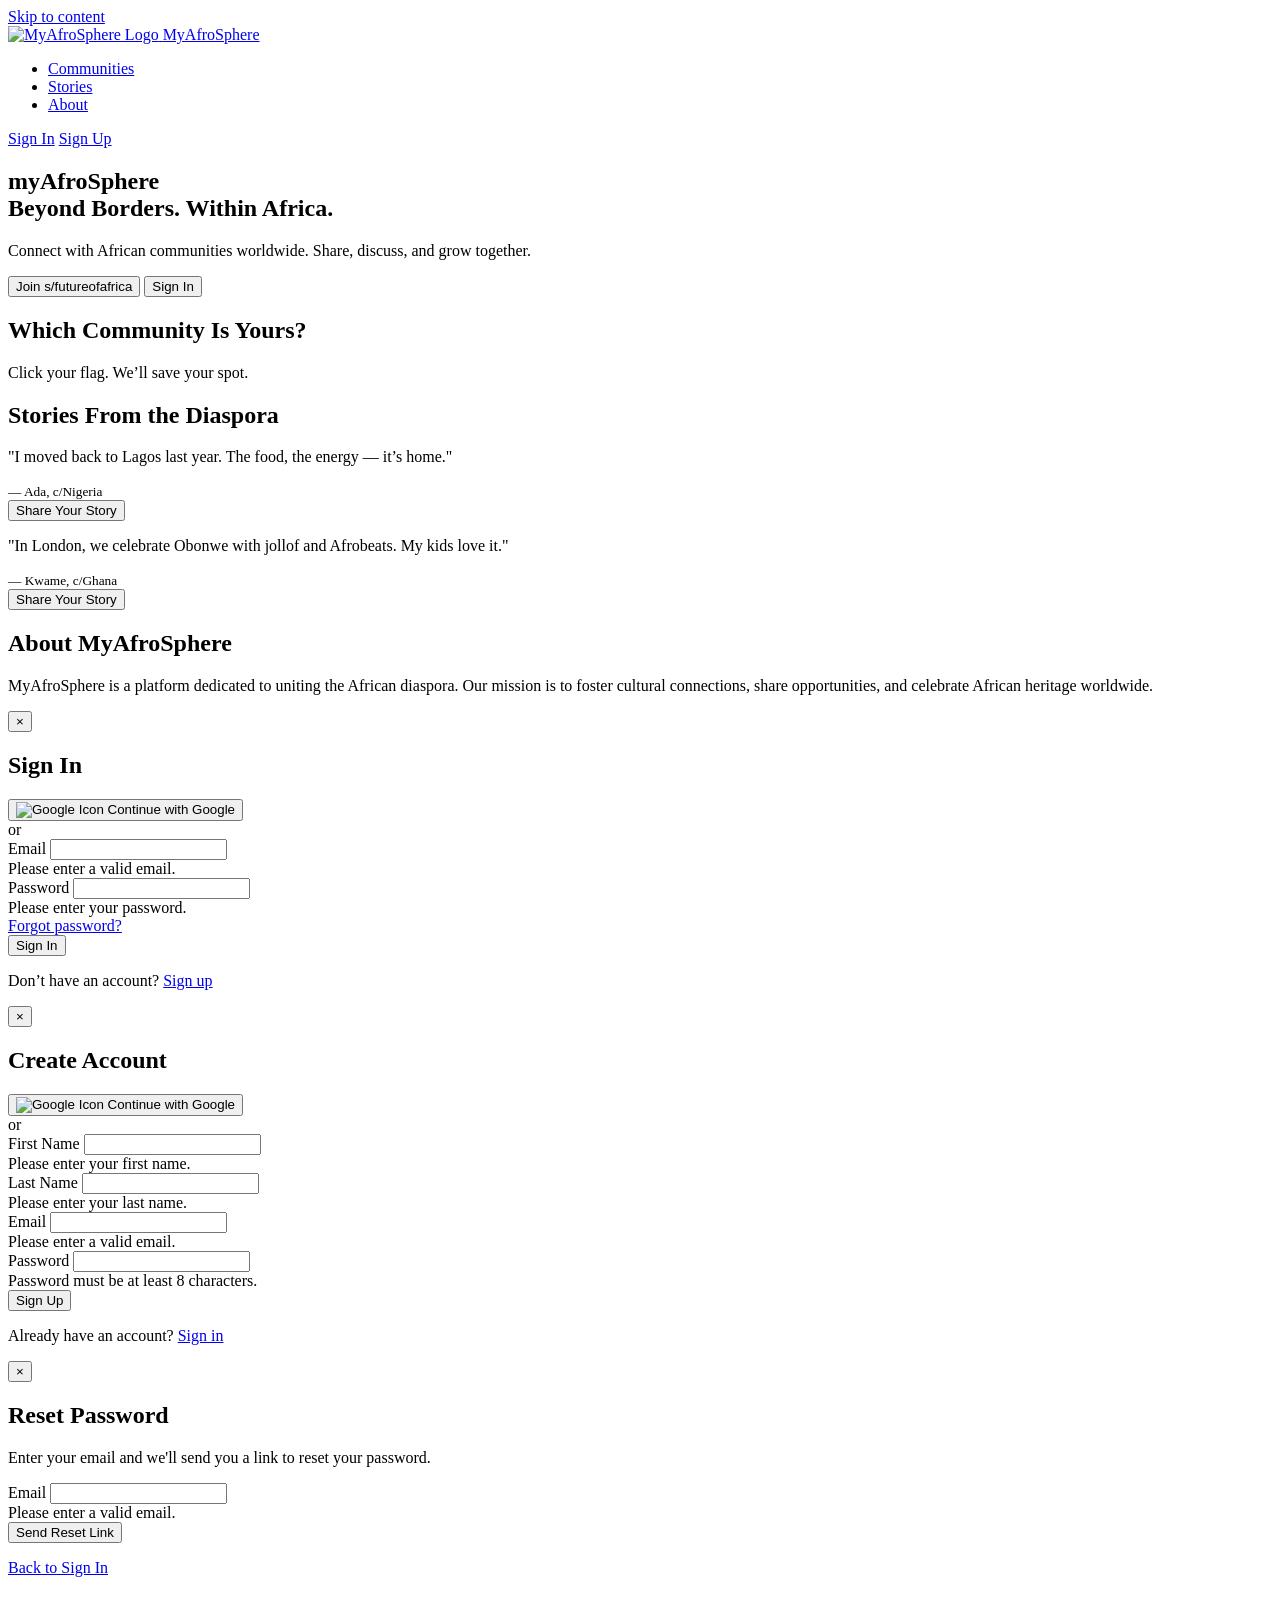
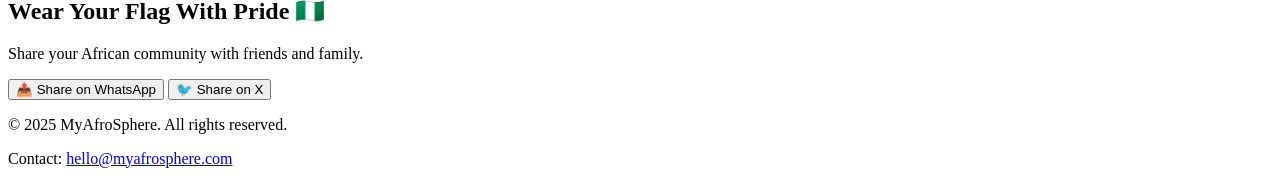
==== commit 0c362792: "Restore main.min.js for carousel" ====
--- a/index.html
+++ b/index.html
@@ -25,28 +25,25 @@
     <meta property="og:title" content="MyAfroSphere - Beyond Borders, Within Africa">
     <meta property="og:description" content="Connect with African communities worldwide. Join c/Nigeria, c/Ghana, s/futureofafrica.">
     <meta property="og:image" content="https://myafrosphere.pages.dev/assets/images/myafrosphere_logo.webp">
+    <meta property="og:image:alt" content="MyAfroSphere Logo">
     <meta property="og:url" content="https://myafrosphere.pages.dev">
     <meta property="og:type" content="website">
+    <meta name="twitter:card" content="summary_large_image">
+    <meta name="twitter:site" content="@MyAfroSphere">
+    <meta name="twitter:image:alt" content="MyAfroSphere Logo">
 
     <!-- Content Security Policy -->
-    <meta http-equiv="Content-Security-Policy" content="default-src 'self'; img-src 'self' https://*.tile.openstreetmap.org data:; style-src 'self' 'unsafe-inline' https://fonts.googleapis.com; font-src 'self' https://fonts.gstatic.com; script-src 'self' 'unsafe-inline' https://unpkg.com;">
+    <meta http-equiv="Content-Security-Policy" content="default-src 'self'; img-src 'self' data:; style-src 'self' https://fonts.googleapis.com; font-src 'self' https://fonts.gstatic.com; script-src 'self';">
+
+    <!-- Preload Critical Resources -->
+    <link rel="preload" href="assets/images/myafrosphere_logo.webp" as="image">
+    <link rel="preload" href="https://fonts.googleapis.com/css2?family=Poppins:wght@400;500;600;700&display=swap" as="style">
 
     <!-- Fonts -->
     <link href="https://fonts.googleapis.com/css2?family=Poppins:wght@400;500;600;700&display=swap" rel="stylesheet">
 
     <!-- Styles -->
-    <link rel="stylesheet" href="assets/css/styles.min.css">
-    <link rel="stylesheet" href="https://unpkg.com/leaflet@1.9.4/dist/leaflet.css" />
-
-    <style>
-        #worldMap, #africaMap {
-            height: 400px;
-            border-radius: 16px;
-            margin: 24px 0;
-            border: 1px solid var(--border);
-            box-shadow: 0 4px 12px rgba(0,0,0,0.1);
-        }
-    </style>
+    <link rel="stylesheet" href="styles.css">
 </head>
 <body>
     <a href="#main-content" class="skip-link">Skip to content</a>
@@ -61,13 +58,12 @@
             <nav>
                 <ul class="nav-links">
                     <li><a href="#communities">Communities</a></li>
-                    <li><a href="#maps">Maps</a></li>
-                    <li><a href="#events">Events</a></li>
+                    <li><a href="#stories">Stories</a></li>
                     <li><a href="#about">About</a></li>
                 </ul>
                 <div class="auth-buttons">
-                    <a href="#" class="login-btn">Sign In</a>
-                    <a href="#" class="cta-nav">Sign Up</a>
+                    <a href="javascript:void(0)" class="login-btn" onclick="openModal('signinModal')">Sign In</a>
+                    <a href="javascript:void(0)" class="cta-nav" onclick="openModal('signupModal')">Sign Up</a>
                 </div>
             </nav>
         </div>
@@ -80,8 +76,8 @@
                 <h1><span class="logo-text">myAfroSphere</span><br>Beyond Borders. Within Africa.</h1>
                 <p>Connect with African communities worldwide. Share, discuss, and grow together.</p>
                 <div class="cta">
-                    <button class="btn btn-primary">Join Now</button>
-                    <button class="btn btn-secondary">Sign In</button>
+                    <button class="btn btn-primary" onclick="joinCommunity('futureofafrica')">Join s/futureofafrica</button>
+                    <button class="btn btn-secondary" onclick="openModal('signinModal')">Sign In</button>
                 </div>
             </div>
         </section>
@@ -90,49 +86,32 @@
         <section class="carousel-section" id="communities">
             <div class="container">
                 <div class="carousel-header">
-                    <h2>Discover Your Community</h2>
-                    <p>Click any flag to explore and join vibrant African communities.</p>
-                </div>
-                <div class="search-bar">
-                    <input type="text" id="countrySearch" class="form-input" placeholder="Search communities..." aria-label="Search for African communities">
+                    <h2>Which Community Is Yours?</h2>
+                    <p>Click your flag. We’ll save your spot.</p>
                 </div>
                 <div class="carousel-container">
                     <div id="carouselTrack" class="carousel-track"></div>
                 </div>
-                <div class="carousel-controls">
-                    <button class="carousel-control prev" aria-label="Previous community">◄</button>
-                    <button class="carousel-control next" aria-label="Next community">►</button>
-                    <button class="carousel-control pause" aria-label="Pause carousel">⏸</button>
-                </div>
-            </div>
-        </section>
-
-        <!-- Maps Section -->
-        <section class="maps-section" id="maps">
-            <div class="container">
-                <h2>Find Your People on the Map</h2>
-                <p>Explore African communities around the world — from Lagos to London, Atlanta to Accra.</p>
-
-                <h3>Global African Diaspora</h3>
-                <div id="worldMap"></div>
-
-                <h3>Focus on Africa</h3>
-                <div id="africaMap"></div>
-            </div>
-        </section>
-
-        <!-- Events Section -->
-        <section class="events-section" id="events">
-            <div class="container">
-                <h2>Upcoming Events</h2>
-                <p>Join virtual and in-person events to connect with the African diaspora.</p>
-                <div class="event-card">
-                    <h3>African Diaspora Summit</h3>
-                    <p>Join us for a virtual summit discussing cultural heritage and opportunities. Date: TBD.</p>
-                </div>
-                <div class="event-card">
-                    <h3>Community Meetup: Nigeria</h3>
-                    <p>Connect with Nigerians worldwide in our monthly meetup. Date: TBD.</p>
+            </div>
+        </section>
+
+        <!-- For Africa Feed (TikTok Style) -->
+        <section class="for-africa-feed" id="stories">
+            <div class="container">
+                <h2>Stories From the Diaspora</h2>
+                <div class="story-card">
+                    <p>"I moved back to Lagos last year. The food, the energy — it’s home."</p>
+                    <small class="story-author">— Ada, c/Nigeria</small>
+                    <div class="story-action">
+                        <button class="btn btn-primary" onclick="captureEmail('Nigeria')">Share Your Story</button>
+                    </div>
+                </div>
+                <div class="story-card">
+                    <p>"In London, we celebrate Obonwe with jollof and Afrobeats. My kids love it."</p>
+                    <small class="story-author">— Kwame, c/Ghana</small>
+                    <div class="story-action">
+                        <button class="btn btn-primary" onclick="captureEmail('Ghana')">Share Your Story</button>
+                    </div>
                 </div>
             </div>
         </section>
@@ -147,12 +126,12 @@
     </main>
 
     <!-- Sign In Modal -->
-    <div id="signinModal" class="modal">
+    <div id="signinModal" class="modal" role="dialog" aria-modal="true" aria-labelledby="signinModalTitle">
         <div class="modal-content">
             <button class="close" aria-label="Close sign-in modal">&times;</button>
-            <h2>Sign In</h2>
-            <button class="social-button">
-                <img src="assets/images/google-icon.svg" alt="" aria-hidden="true"> Continue with Google
+            <h2 id="signinModalTitle">Sign In</h2>
+            <button class="social-button" onclick="signInWithGoogle()">
+                <img src="assets/images/google-icon.svg" alt="Google Icon" width="24" height="24" aria-hidden="true"> Continue with Google
             </button>
             <div class="auth-divider"><span>or</span></div>
             <form id="signinForm">
@@ -167,21 +146,21 @@
                     <div id="signinPasswordError" class="error-message">Please enter your password.</div>
                 </div>
                 <div class="forgot-password">
-                    <a href="#" id="forgotPasswordLink">Forgot password?</a>
-                </div>
-                <button type="button" class="btn btn-primary">Sign In</button>
+                    <a href="javascript:void(0)" id="forgotPasswordLink">Forgot password?</a>
+                </div>
+                <button type="button" class="btn btn-primary" onclick="signIn()">Sign In</button>
             </form>
-            <p class="modal-switch">Don’t have an account? <a href="#" id="signupFromSignin">Sign up</a></p>
+            <p class="modal-switch">Don’t have an account? <a href="javascript:void(0)" id="signupFromSignin">Sign up</a></p>
         </div>
     </div>
 
     <!-- Sign Up Modal -->
-    <div id="signupModal" class="modal">
+    <div id="signupModal" class="modal" role="dialog" aria-modal="true" aria-labelledby="signupModalTitle">
         <div class="modal-content">
             <button class="close" aria-label="Close sign-up modal">&times;</button>
-            <h2>Create Account</h2>
-            <button class="social-button">
-                <img src="assets/images/google-icon.svg" alt="" aria-hidden="true"> Continue with Google
+            <h2 id="signupModalTitle">Create Account</h2>
+            <button class="social-button" onclick="signInWithGoogle()">
+                <img src="assets/images/google-icon.svg" alt="Google Icon" width="24" height="24" aria-hidden="true"> Continue with Google
             </button>
             <div class="auth-divider"><span>or</span></div>
             <form id="signupForm">
@@ -205,17 +184,17 @@
                     <input type="password" id="signupPassword" class="form-input" required aria-describedby="signupPasswordError">
                     <div id="signupPasswordError" class="error-message">Password must be at least 8 characters.</div>
                 </div>
-                <button type="button" class="btn btn-primary">Sign Up</button>
+                <button type="button" class="btn btn-primary" onclick="signUp()">Sign Up</button>
             </form>
-            <p class="modal-switch">Already have an account? <a href="#" id="signinFromSignup">Sign in</a></p>
+            <p class="modal-switch">Already have an account? <a href="javascript:void(0)" id="signinFromSignup">Sign in</a></p>
         </div>
     </div>
 
     <!-- Forgot Password Modal -->
-    <div id="forgotPasswordModal" class="modal">
+    <div id="forgotPasswordModal" class="modal" role="dialog" aria-modal="true" aria-labelledby="forgotPasswordModalTitle">
         <div class="modal-content">
             <button class="close" aria-label="Close password reset modal">&times;</button>
-            <h2>Reset Password</h2>
+            <h2 id="forgotPasswordModalTitle">Reset Password</h2>
             <p>Enter your email and we'll send you a link to reset your password.</p>
             <form id="forgotPasswordForm">
                 <div class="form-group">
@@ -223,11 +202,23 @@
                     <input type="email" id="forgotPasswordEmail" class="form-input" required aria-describedby="forgotPasswordEmailError">
                     <div id="forgotPasswordEmailError" class="error-message">Please enter a valid email.</div>
                 </div>
-                <button type="button" class="btn btn-primary">Send Reset Link</button>
+                <button type="button" class="btn btn-primary" onclick="resetPassword()">Send Reset Link</button>
             </form>
-            <p class="modal-switch"><a href="#" id="backToSignin">Back to Sign In</a></p>
+            <p class="modal-switch"><a href="javascript:void(0)" id="backToSignin">Back to Sign In</a></p>
         </div>
     </div>
+
+    <!-- Share Prompt -->
+    <section class="share-prompt">
+        <div class="container">
+            <h2>Wear Your Flag With Pride 🇳🇬</h2>
+            <p>Share your African community with friends and family.</p>
+            <div class="share-buttons">
+                <button class="share-btn" onclick="shareToWhatsApp('Nigeria')">📤 Share on WhatsApp</button>
+                <button class="share-btn" onclick="shareToX('Nigeria')">🐦 Share on X</button>
+            </div>
+        </div>
+    </section>
 
     <!-- Footer -->
     <footer>
@@ -237,10 +228,7 @@
         </div>
     </footer>
 
-    <!-- Leaflet JS -->
-    <script src="https://unpkg.com/leaflet@1.9.4/dist/leaflet.js"></script>
-
     <!-- Scripts -->
-    <script src="assets/js/main.min.js" defer></script>
+    <script src="script.js"></script>
 </body>
 </html>
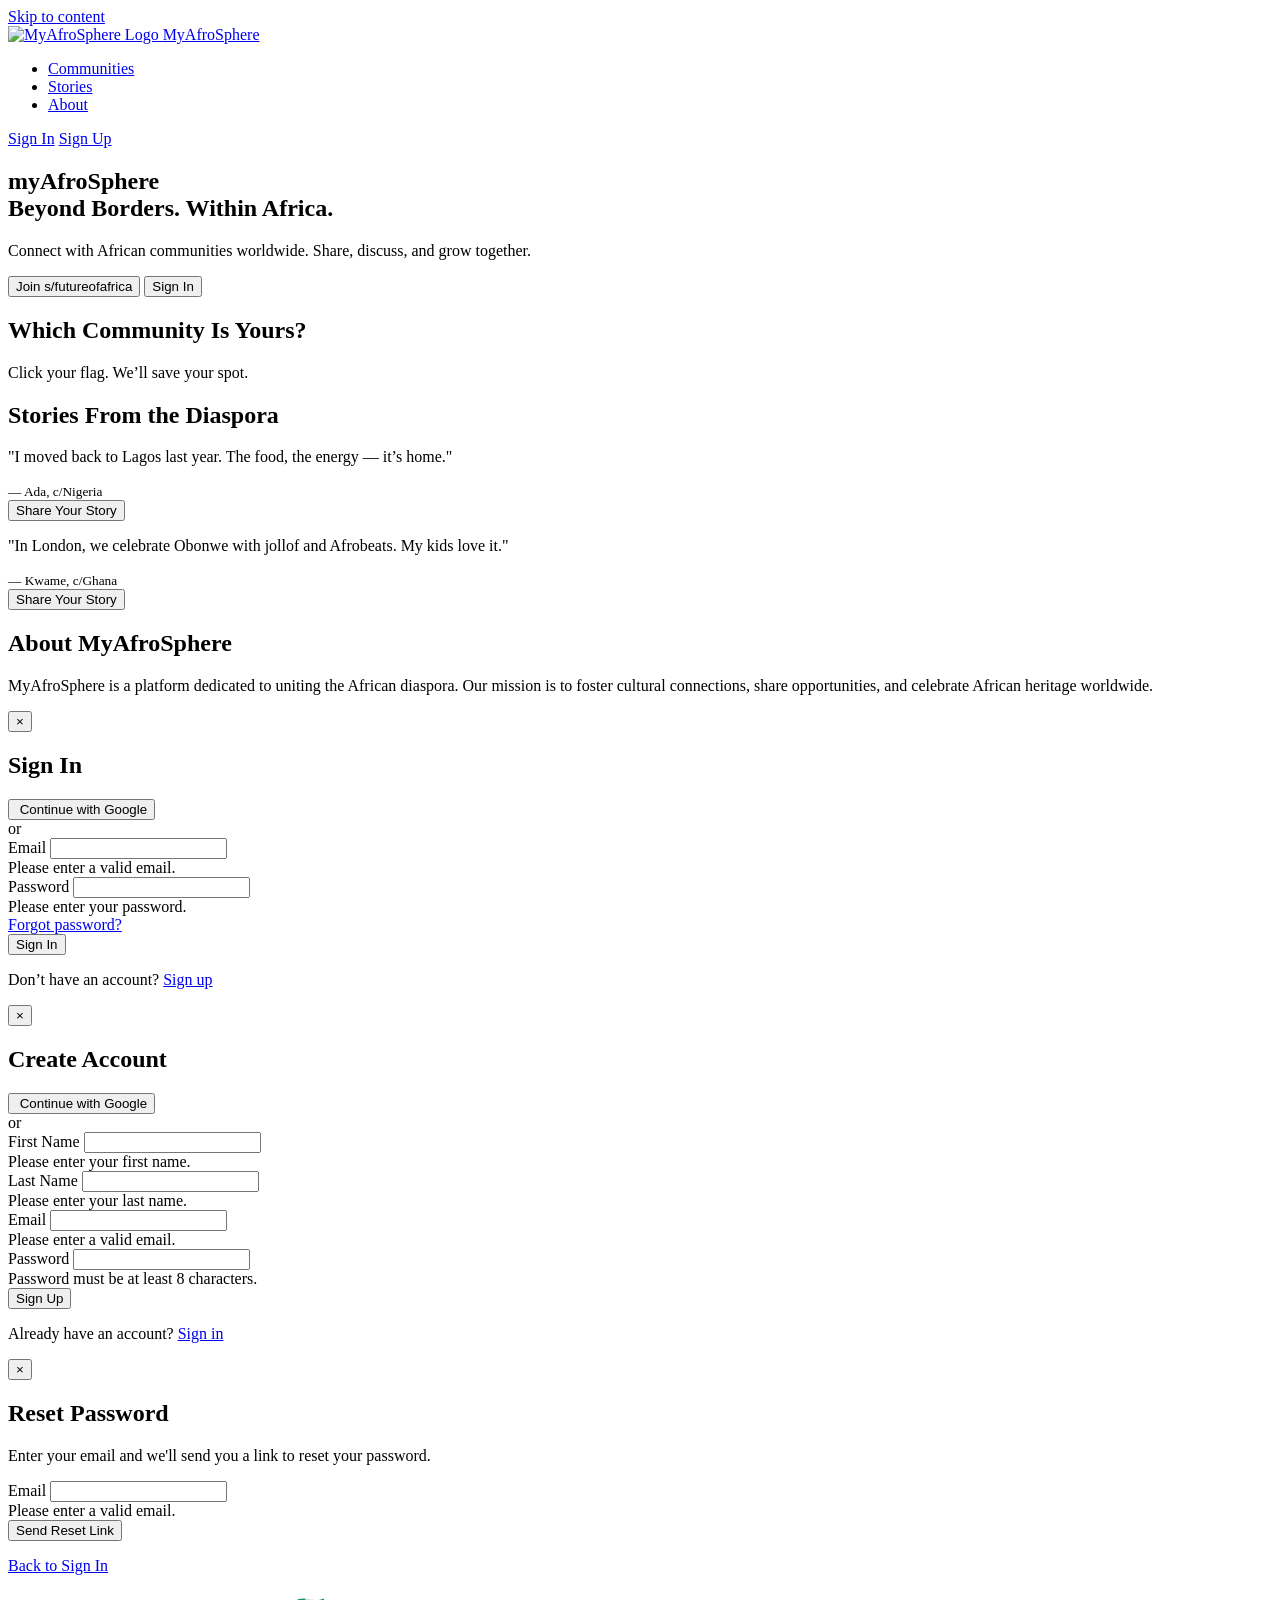
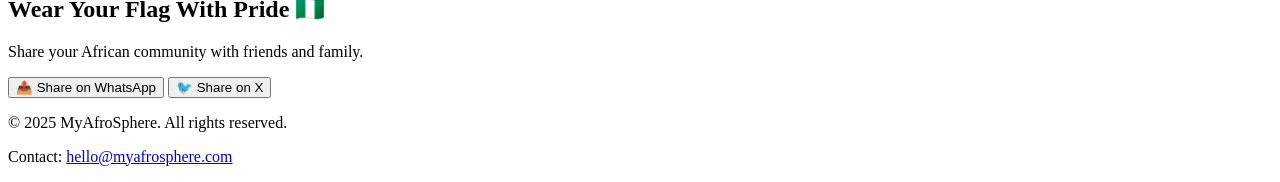
==== commit 0f2cf328: "Restore main.min.js for carousel" ====
--- a/index.html
+++ b/index.html
@@ -25,19 +25,18 @@
     <meta property="og:title" content="MyAfroSphere - Beyond Borders, Within Africa">
     <meta property="og:description" content="Connect with African communities worldwide. Join c/Nigeria, c/Ghana, s/futureofafrica.">
     <meta property="og:image" content="https://myafrosphere.pages.dev/assets/images/myafrosphere_logo.webp">
-    <meta property="og:image:alt" content="MyAfroSphere Logo">
     <meta property="og:url" content="https://myafrosphere.pages.dev">
     <meta property="og:type" content="website">
+
+    <!-- Twitter Card -->
     <meta name="twitter:card" content="summary_large_image">
-    <meta name="twitter:site" content="@MyAfroSphere">
-    <meta name="twitter:image:alt" content="MyAfroSphere Logo">
+    <meta name="twitter:site" content="@myafrosphere">
+    <meta name="twitter:title" content="MyAfroSphere - Beyond Borders, Within Africa">
+    <meta name="twitter:description" content="Connect with African communities worldwide. Join c/Nigeria, c/Ghana, s/futureofafrica.">
+    <meta name="twitter:image" content="https://myafrosphere.pages.dev/assets/images/myafrosphere_logo.webp">
 
     <!-- Content Security Policy -->
-    <meta http-equiv="Content-Security-Policy" content="default-src 'self'; img-src 'self' data:; style-src 'self' https://fonts.googleapis.com; font-src 'self' https://fonts.gstatic.com; script-src 'self';">
-
-    <!-- Preload Critical Resources -->
-    <link rel="preload" href="assets/images/myafrosphere_logo.webp" as="image">
-    <link rel="preload" href="https://fonts.googleapis.com/css2?family=Poppins:wght@400;500;600;700&display=swap" as="style">
+    <meta http-equiv="Content-Security-Policy" content="default-src 'self'; img-src 'self' https://*.googleapis.com data:; style-src 'self' 'unsafe-inline' https://fonts.googleapis.com; font-src 'self' https://fonts.gstatic.com; script-src 'self' 'unsafe-inline';">
 
     <!-- Fonts -->
     <link href="https://fonts.googleapis.com/css2?family=Poppins:wght@400;500;600;700&display=swap" rel="stylesheet">
@@ -76,7 +75,7 @@
                 <h1><span class="logo-text">myAfroSphere</span><br>Beyond Borders. Within Africa.</h1>
                 <p>Connect with African communities worldwide. Share, discuss, and grow together.</p>
                 <div class="cta">
-                    <button class="btn btn-primary" onclick="joinCommunity('futureofafrica')">Join s/futureofafrica</button>
+                    <button class="btn btn-primary" onclick="captureEmail('futureofafrica')">Join s/futureofafrica</button>
                     <button class="btn btn-secondary" onclick="openModal('signinModal')">Sign In</button>
                 </div>
             </div>
@@ -126,12 +125,12 @@
     </main>
 
     <!-- Sign In Modal -->
-    <div id="signinModal" class="modal" role="dialog" aria-modal="true" aria-labelledby="signinModalTitle">
+    <div id="signinModal" class="modal" role="dialog" aria-modal="true" aria-labelledby="signinModalTitle" aria-hidden="true">
         <div class="modal-content">
             <button class="close" aria-label="Close sign-in modal">&times;</button>
             <h2 id="signinModalTitle">Sign In</h2>
             <button class="social-button" onclick="signInWithGoogle()">
-                <img src="assets/images/google-icon.svg" alt="Google Icon" width="24" height="24" aria-hidden="true"> Continue with Google
+                <img src="assets/images/google-icon.svg" alt="" aria-hidden="true"> Continue with Google
             </button>
             <div class="auth-divider"><span>or</span></div>
             <form id="signinForm">
@@ -148,19 +147,19 @@
                 <div class="forgot-password">
                     <a href="javascript:void(0)" id="forgotPasswordLink">Forgot password?</a>
                 </div>
-                <button type="button" class="btn btn-primary" onclick="signIn()">Sign In</button>
+                <button type="button" class="btn btn-primary">Sign In</button>
             </form>
             <p class="modal-switch">Don’t have an account? <a href="javascript:void(0)" id="signupFromSignin">Sign up</a></p>
         </div>
     </div>
 
     <!-- Sign Up Modal -->
-    <div id="signupModal" class="modal" role="dialog" aria-modal="true" aria-labelledby="signupModalTitle">
+    <div id="signupModal" class="modal" role="dialog" aria-modal="true" aria-labelledby="signupModalTitle" aria-hidden="true">
         <div class="modal-content">
             <button class="close" aria-label="Close sign-up modal">&times;</button>
             <h2 id="signupModalTitle">Create Account</h2>
             <button class="social-button" onclick="signInWithGoogle()">
-                <img src="assets/images/google-icon.svg" alt="Google Icon" width="24" height="24" aria-hidden="true"> Continue with Google
+                <img src="assets/images/google-icon.svg" alt="" aria-hidden="true"> Continue with Google
             </button>
             <div class="auth-divider"><span>or</span></div>
             <form id="signupForm">
@@ -184,14 +183,14 @@
                     <input type="password" id="signupPassword" class="form-input" required aria-describedby="signupPasswordError">
                     <div id="signupPasswordError" class="error-message">Password must be at least 8 characters.</div>
                 </div>
-                <button type="button" class="btn btn-primary" onclick="signUp()">Sign Up</button>
+                <button type="button" class="btn btn-primary">Sign Up</button>
             </form>
             <p class="modal-switch">Already have an account? <a href="javascript:void(0)" id="signinFromSignup">Sign in</a></p>
         </div>
     </div>
 
     <!-- Forgot Password Modal -->
-    <div id="forgotPasswordModal" class="modal" role="dialog" aria-modal="true" aria-labelledby="forgotPasswordModalTitle">
+    <div id="forgotPasswordModal" class="modal" role="dialog" aria-modal="true" aria-labelledby="forgotPasswordModalTitle" aria-hidden="true">
         <div class="modal-content">
             <button class="close" aria-label="Close password reset modal">&times;</button>
             <h2 id="forgotPasswordModalTitle">Reset Password</h2>
@@ -202,7 +201,7 @@
                     <input type="email" id="forgotPasswordEmail" class="form-input" required aria-describedby="forgotPasswordEmailError">
                     <div id="forgotPasswordEmailError" class="error-message">Please enter a valid email.</div>
                 </div>
-                <button type="button" class="btn btn-primary" onclick="resetPassword()">Send Reset Link</button>
+                <button type="button" class="btn btn-primary">Send Reset Link</button>
             </form>
             <p class="modal-switch"><a href="javascript:void(0)" id="backToSignin">Back to Sign In</a></p>
         </div>
@@ -214,8 +213,8 @@
             <h2>Wear Your Flag With Pride 🇳🇬</h2>
             <p>Share your African community with friends and family.</p>
             <div class="share-buttons">
-                <button class="share-btn" onclick="shareToWhatsApp('Nigeria')">📤 Share on WhatsApp</button>
-                <button class="share-btn" onclick="shareToX('Nigeria')">🐦 Share on X</button>
+                <button class="share-btn" onclick="shareToWhatsApp()">📤 Share on WhatsApp</button>
+                <button class="share-btn" onclick="shareToX()">🐦 Share on X</button>
             </div>
         </div>
     </section>
@@ -229,6 +228,6 @@
     </footer>
 
     <!-- Scripts -->
-    <script src="script.js"></script>
+    <script src="main.js" defer></script>
 </body>
 </html>
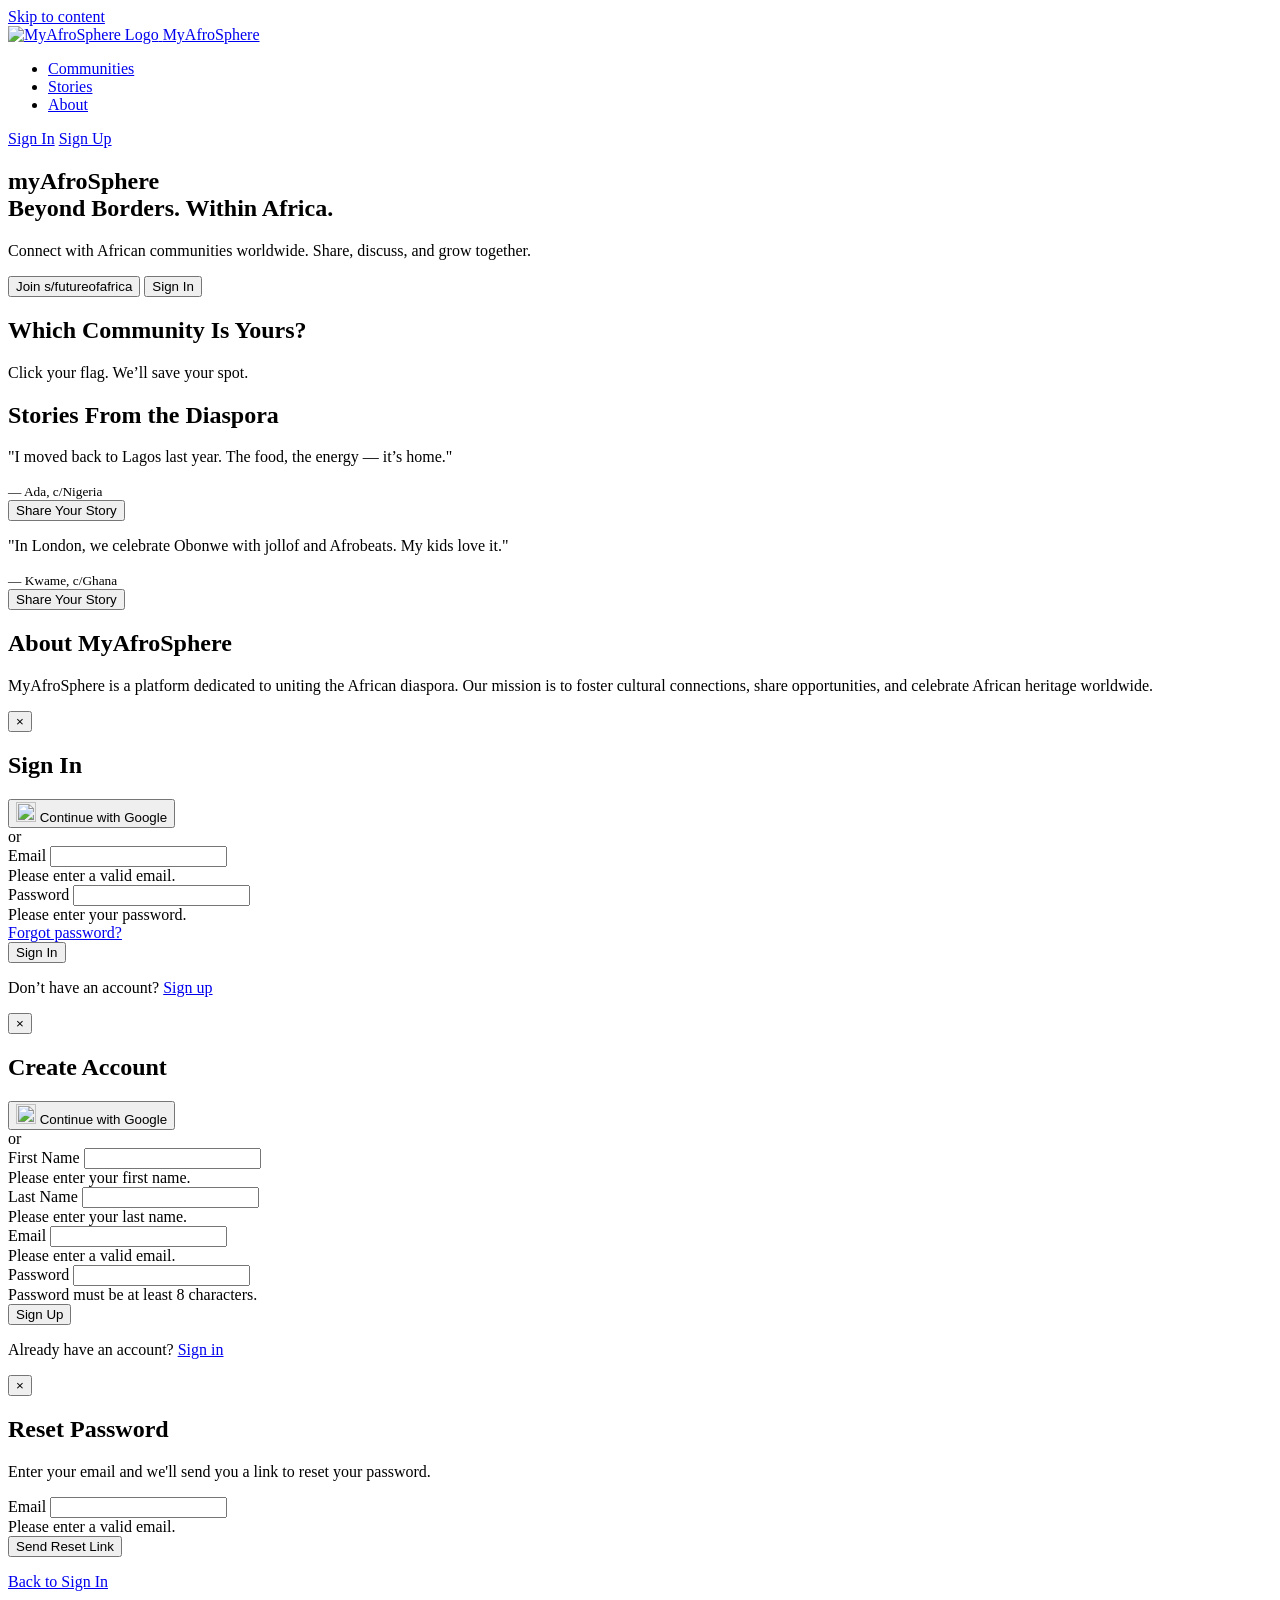
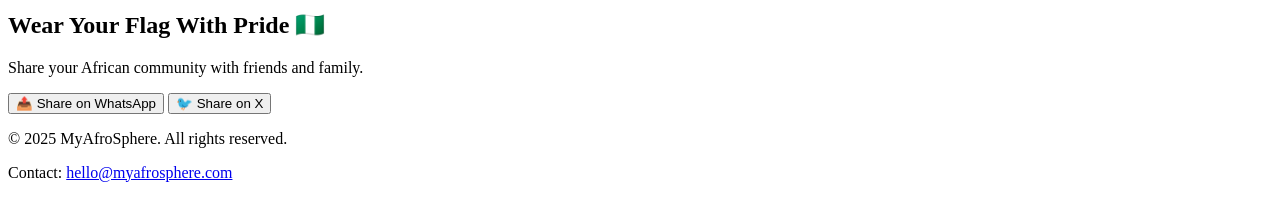
==== commit b2b5c285: "Restore main.min.js for carousel" ====
--- a/index.html
+++ b/index.html
@@ -25,18 +25,24 @@
     <meta property="og:title" content="MyAfroSphere - Beyond Borders, Within Africa">
     <meta property="og:description" content="Connect with African communities worldwide. Join c/Nigeria, c/Ghana, s/futureofafrica.">
     <meta property="og:image" content="https://myafrosphere.pages.dev/assets/images/myafrosphere_logo.webp">
+    <meta property="og:image:alt" content="MyAfroSphere Logo">
     <meta property="og:url" content="https://myafrosphere.pages.dev">
     <meta property="og:type" content="website">
 
     <!-- Twitter Card -->
     <meta name="twitter:card" content="summary_large_image">
-    <meta name="twitter:site" content="@myafrosphere">
+    <meta name="twitter:site" content="@MyAfroSphere">
     <meta name="twitter:title" content="MyAfroSphere - Beyond Borders, Within Africa">
     <meta name="twitter:description" content="Connect with African communities worldwide. Join c/Nigeria, c/Ghana, s/futureofafrica.">
     <meta name="twitter:image" content="https://myafrosphere.pages.dev/assets/images/myafrosphere_logo.webp">
+    <meta name="twitter:image:alt" content="MyAfroSphere Logo">
 
     <!-- Content Security Policy -->
-    <meta http-equiv="Content-Security-Policy" content="default-src 'self'; img-src 'self' https://*.googleapis.com data:; style-src 'self' 'unsafe-inline' https://fonts.googleapis.com; font-src 'self' https://fonts.gstatic.com; script-src 'self' 'unsafe-inline';">
+    <meta http-equiv="Content-Security-Policy" content="default-src 'self'; img-src 'self' data:; style-src 'self' https://fonts.googleapis.com; font-src 'self' https://fonts.gstatic.com; script-src 'self';">
+
+    <!-- Preload Critical Resources -->
+    <link rel="preload" href="assets/images/myafrosphere_logo.webp" as="image">
+    <link rel="preload" href="https://fonts.googleapis.com/css2?family=Poppins:wght@400;500;600;700&display=swap" as="style">
 
     <!-- Fonts -->
     <link href="https://fonts.googleapis.com/css2?family=Poppins:wght@400;500;600;700&display=swap" rel="stylesheet">
@@ -130,7 +136,7 @@
             <button class="close" aria-label="Close sign-in modal">&times;</button>
             <h2 id="signinModalTitle">Sign In</h2>
             <button class="social-button" onclick="signInWithGoogle()">
-                <img src="assets/images/google-icon.svg" alt="" aria-hidden="true"> Continue with Google
+                <img src="assets/images/google-icon.svg" alt="" width="20" height="20" aria-hidden="true"> Continue with Google
             </button>
             <div class="auth-divider"><span>or</span></div>
             <form id="signinForm">
@@ -159,7 +165,7 @@
             <button class="close" aria-label="Close sign-up modal">&times;</button>
             <h2 id="signupModalTitle">Create Account</h2>
             <button class="social-button" onclick="signInWithGoogle()">
-                <img src="assets/images/google-icon.svg" alt="" aria-hidden="true"> Continue with Google
+                <img src="assets/images/google-icon.svg" alt="" width="20" height="20" aria-hidden="true"> Continue with Google
             </button>
             <div class="auth-divider"><span>or</span></div>
             <form id="signupForm">
@@ -213,8 +219,8 @@
             <h2>Wear Your Flag With Pride 🇳🇬</h2>
             <p>Share your African community with friends and family.</p>
             <div class="share-buttons">
-                <button class="share-btn" onclick="shareToWhatsApp()">📤 Share on WhatsApp</button>
-                <button class="share-btn" onclick="shareToX()">🐦 Share on X</button>
+                <button class="share-btn" onclick="shareToWhatsApp('Nigeria')">📤 Share on WhatsApp</button>
+                <button class="share-btn" onclick="shareToX('Nigeria')">🐦 Share on X</button>
             </div>
         </div>
     </section>
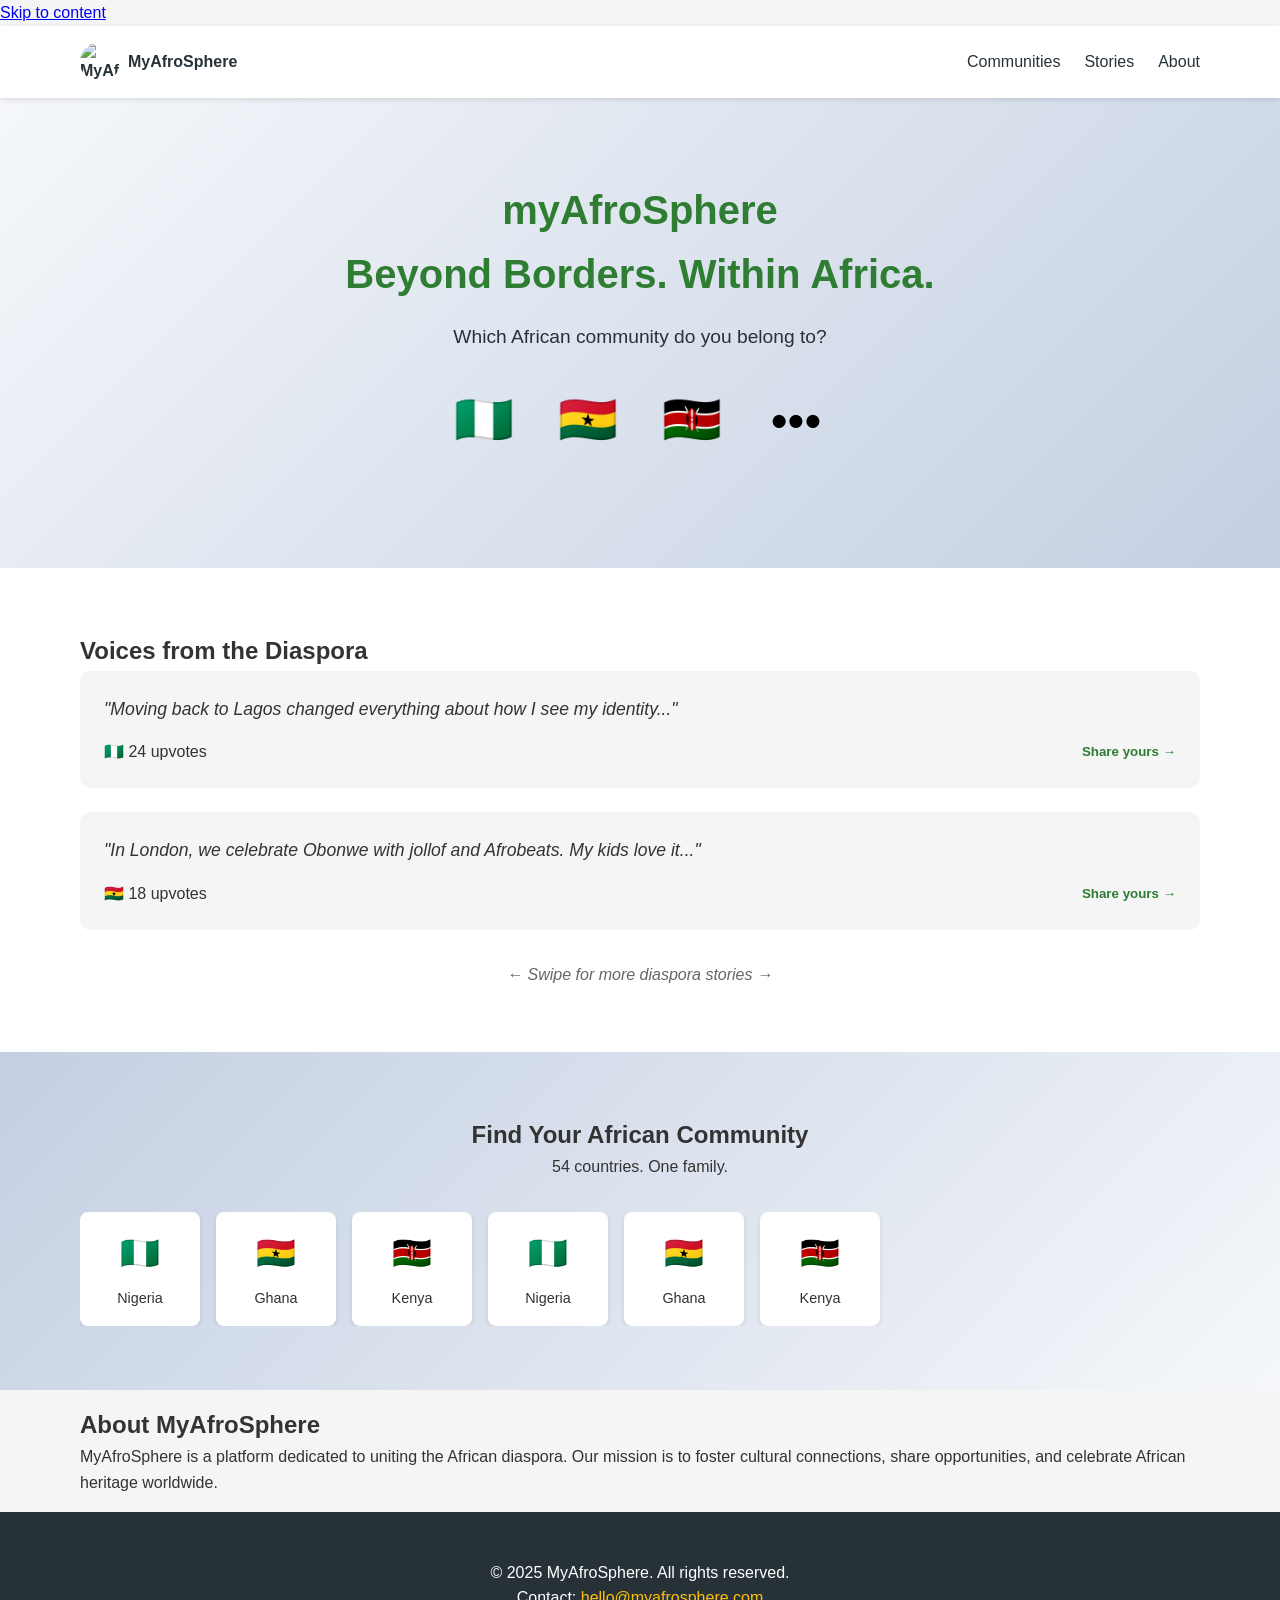
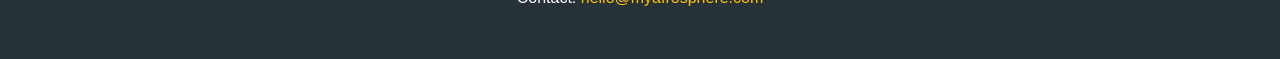
==== commit 06aa6da4: "index.html main.js styles.css" ====
--- a/index.html
+++ b/index.html
@@ -5,50 +5,28 @@
     <meta name="viewport" content="width=device-width, initial-scale=1.0">
     <title>MyAfroSphere - Beyond Borders, Within Africa | African Diaspora Community</title>
     <meta name="description" content="Join MyAfroSphere, the premier digital home for the African diaspora. Connect with your African family worldwide.">
-    <meta name="keywords" content="African diaspora, Pan-African, African community platform, cultural connection, mental wellness, African heritage">
-    <meta name="author" content="MyAfroSphere">
+    
+    <!-- African Network Optimizations -->
+    <meta http-equiv="Cache-Control" content="max-age=604800, public">
+    <meta name="theme-color" content="#ffffff">
     <meta name="robots" content="index, follow">
-    <link rel="canonical" href="https://myafrosphere.pages.dev">
-
-    <!-- Schema Markup -->
-    <script type="application/ld+json">
-    {
-        "@context": "https://schema.org",
-        "@type": "WebSite",
-        "name": "MyAfroSphere",
-        "url": "https://myafrosphere.pages.dev",
-        "description": "Connect with African communities worldwide. Share, discuss, and grow together."
-    }
-    </script>
-
-    <!-- Open Graph / Social -->
-    <meta property="og:title" content="MyAfroSphere - Beyond Borders, Within Africa">
-    <meta property="og:description" content="Connect with African communities worldwide. Join c/Nigeria, c/Ghana, s/futureofafrica.">
-    <meta property="og:image" content="https://myafrosphere.pages.dev/assets/images/myafrosphere_logo.webp">
-    <meta property="og:image:alt" content="MyAfroSphere Logo">
-    <meta property="og:url" content="https://myafrosphere.pages.dev">
-    <meta property="og:type" content="website">
-
-    <!-- Twitter Card -->
-    <meta name="twitter:card" content="summary_large_image">
-    <meta name="twitter:site" content="@MyAfroSphere">
-    <meta name="twitter:title" content="MyAfroSphere - Beyond Borders, Within Africa">
-    <meta name="twitter:description" content="Connect with African communities worldwide. Join c/Nigeria, c/Ghana, s/futureofafrica.">
-    <meta name="twitter:image" content="https://myafrosphere.pages.dev/assets/images/myafrosphere_logo.webp">
-    <meta name="twitter:image:alt" content="MyAfroSphere Logo">
-
-    <!-- Content Security Policy -->
-    <meta http-equiv="Content-Security-Policy" content="default-src 'self'; img-src 'self' data:; style-src 'self' https://fonts.googleapis.com; font-src 'self' https://fonts.gstatic.com; script-src 'self';">
-
+    
     <!-- Preload Critical Resources -->
     <link rel="preload" href="assets/images/myafrosphere_logo.webp" as="image">
     <link rel="preload" href="https://fonts.googleapis.com/css2?family=Poppins:wght@400;500;600;700&display=swap" as="style">
-
+    
     <!-- Fonts -->
     <link href="https://fonts.googleapis.com/css2?family=Poppins:wght@400;500;600;700&display=swap" rel="stylesheet">
-
+    
     <!-- Styles -->
     <link rel="stylesheet" href="styles.css">
+    
+    <noscript>
+      <style>
+        .carousel { animation: none !important; }
+        .loading { display: none !important; }
+      </style>
+    </noscript>
 </head>
 <body>
     <a href="#main-content" class="skip-link">Skip to content</a>
@@ -66,57 +44,69 @@
                     <li><a href="#stories">Stories</a></li>
                     <li><a href="#about">About</a></li>
                 </ul>
-                <div class="auth-buttons">
-                    <a href="javascript:void(0)" class="login-btn" onclick="openModal('signinModal')">Sign In</a>
-                    <a href="javascript:void(0)" class="cta-nav" onclick="openModal('signupModal')">Sign Up</a>
-                </div>
             </nav>
         </div>
     </header>
 
     <main id="main-content">
-        <!-- Hero Section -->
+        <!-- Hero Section - Uber Style -->
         <section class="hero">
             <div class="container">
                 <h1><span class="logo-text">myAfroSphere</span><br>Beyond Borders. Within Africa.</h1>
-                <p>Connect with African communities worldwide. Share, discuss, and grow together.</p>
+                <p>Which African community do you belong to?</p>
                 <div class="cta">
-                    <button class="btn btn-primary" onclick="captureEmail('futureofafrica')">Join s/futureofafrica</button>
-                    <button class="btn btn-secondary" onclick="openModal('signinModal')">Sign In</button>
+                    <div class="country-picker">
+                        <div class="flag-grid">
+                            <button onclick="joinFlow('Nigeria')" aria-label="Nigeria">🇳🇬</button>
+                            <button onclick="joinFlow('Ghana')" aria-label="Ghana">🇬🇭</button>
+                            <button onclick="joinFlow('Kenya')" aria-label="Kenya">🇰🇪</button>
+                            <button onclick="showAllCountries()" aria-label="More countries">•••</button>
+                        </div>
+                    </div>
                 </div>
             </div>
         </section>
 
-        <!-- African Nations Carousel -->
-        <section class="carousel-section" id="communities">
+        <!-- TikTok Style Story Feed -->
+        <section class="story-feed" id="stories">
             <div class="container">
-                <div class="carousel-header">
-                    <h2>Which Community Is Yours?</h2>
-                    <p>Click your flag. We’ll save your spot.</p>
+                <h2>Voices from the Diaspora</h2>
+                
+                <div class="story" onclick="engageWithStory(1)">
+                    <p class="excerpt">"Moving back to Lagos changed everything about how I see my identity..."</p>
+                    <div class="engagement">
+                        <span>🇳🇬 24 upvotes</span>
+                        <button onclick="event.stopPropagation(); joinFlow('Nigeria')">
+                            Share yours →
+                        </button>
+                    </div>
                 </div>
-                <div class="carousel-container">
-                    <div id="carouselTrack" class="carousel-track"></div>
+                
+                <div class="story" onclick="engageWithStory(2)">
+                    <p class="excerpt">"In London, we celebrate Obonwe with jollof and Afrobeats. My kids love it..."</p>
+                    <div class="engagement">
+                        <span>🇬🇭 18 upvotes</span>
+                        <button onclick="event.stopPropagation(); joinFlow('Ghana')">
+                            Share yours →
+                        </button>
+                    </div>
+                </div>
+                
+                <div class="swipe-prompt">
+                    <span>← Swipe for more diaspora stories →</span>
                 </div>
             </div>
         </section>
 
-        <!-- For Africa Feed (TikTok Style) -->
-        <section class="for-africa-feed" id="stories">
+        <!-- All Countries Section -->
+        <section class="carousel-section" id="communities">
             <div class="container">
-                <h2>Stories From the Diaspora</h2>
-                <div class="story-card">
-                    <p>"I moved back to Lagos last year. The food, the energy — it’s home."</p>
-                    <small class="story-author">— Ada, c/Nigeria</small>
-                    <div class="story-action">
-                        <button class="btn btn-primary" onclick="captureEmail('Nigeria')">Share Your Story</button>
-                    </div>
+                <div class="carousel-header">
+                    <h2>Find Your African Community</h2>
+                    <p>54 countries. One family.</p>
                 </div>
-                <div class="story-card">
-                    <p>"In London, we celebrate Obonwe with jollof and Afrobeats. My kids love it."</p>
-                    <small class="story-author">— Kwame, c/Ghana</small>
-                    <div class="story-action">
-                        <button class="btn btn-primary" onclick="captureEmail('Ghana')">Share Your Story</button>
-                    </div>
+                <div class="carousel-container">
+                    <div id="carouselTrack" class="carousel-track"></div>
                 </div>
             </div>
         </section>
@@ -130,101 +120,6 @@
         </section>
     </main>
 
-    <!-- Sign In Modal -->
-    <div id="signinModal" class="modal" role="dialog" aria-modal="true" aria-labelledby="signinModalTitle" aria-hidden="true">
-        <div class="modal-content">
-            <button class="close" aria-label="Close sign-in modal">&times;</button>
-            <h2 id="signinModalTitle">Sign In</h2>
-            <button class="social-button" onclick="signInWithGoogle()">
-                <img src="assets/images/google-icon.svg" alt="" width="20" height="20" aria-hidden="true"> Continue with Google
-            </button>
-            <div class="auth-divider"><span>or</span></div>
-            <form id="signinForm">
-                <div class="form-group">
-                    <label for="signinEmail">Email</label>
-                    <input type="email" id="signinEmail" class="form-input" required aria-describedby="signinEmailError">
-                    <div id="signinEmailError" class="error-message">Please enter a valid email.</div>
-                </div>
-                <div class="form-group">
-                    <label for="signinPassword">Password</label>
-                    <input type="password" id="signinPassword" class="form-input" required aria-describedby="signinPasswordError">
-                    <div id="signinPasswordError" class="error-message">Please enter your password.</div>
-                </div>
-                <div class="forgot-password">
-                    <a href="javascript:void(0)" id="forgotPasswordLink">Forgot password?</a>
-                </div>
-                <button type="button" class="btn btn-primary">Sign In</button>
-            </form>
-            <p class="modal-switch">Don’t have an account? <a href="javascript:void(0)" id="signupFromSignin">Sign up</a></p>
-        </div>
-    </div>
-
-    <!-- Sign Up Modal -->
-    <div id="signupModal" class="modal" role="dialog" aria-modal="true" aria-labelledby="signupModalTitle" aria-hidden="true">
-        <div class="modal-content">
-            <button class="close" aria-label="Close sign-up modal">&times;</button>
-            <h2 id="signupModalTitle">Create Account</h2>
-            <button class="social-button" onclick="signInWithGoogle()">
-                <img src="assets/images/google-icon.svg" alt="" width="20" height="20" aria-hidden="true"> Continue with Google
-            </button>
-            <div class="auth-divider"><span>or</span></div>
-            <form id="signupForm">
-                <div class="form-group">
-                    <label for="firstName">First Name</label>
-                    <input type="text" id="firstName" class="form-input" required aria-describedby="firstNameError">
-                    <div id="firstNameError" class="error-message">Please enter your first name.</div>
-                </div>
-                <div class="form-group">
-                    <label for="lastName">Last Name</label>
-                    <input type="text" id="lastName" class="form-input" required aria-describedby="lastNameError">
-                    <div id="lastNameError" class="error-message">Please enter your last name.</div>
-                </div>
-                <div class="form-group">
-                    <label for="signupEmail">Email</label>
-                    <input type="email" id="signupEmail" class="form-input" required aria-describedby="signupEmailError">
-                    <div id="signupEmailError" class="error-message">Please enter a valid email.</div>
-                </div>
-                <div class="form-group">
-                    <label for="signupPassword">Password</label>
-                    <input type="password" id="signupPassword" class="form-input" required aria-describedby="signupPasswordError">
-                    <div id="signupPasswordError" class="error-message">Password must be at least 8 characters.</div>
-                </div>
-                <button type="button" class="btn btn-primary">Sign Up</button>
-            </form>
-            <p class="modal-switch">Already have an account? <a href="javascript:void(0)" id="signinFromSignup">Sign in</a></p>
-        </div>
-    </div>
-
-    <!-- Forgot Password Modal -->
-    <div id="forgotPasswordModal" class="modal" role="dialog" aria-modal="true" aria-labelledby="forgotPasswordModalTitle" aria-hidden="true">
-        <div class="modal-content">
-            <button class="close" aria-label="Close password reset modal">&times;</button>
-            <h2 id="forgotPasswordModalTitle">Reset Password</h2>
-            <p>Enter your email and we'll send you a link to reset your password.</p>
-            <form id="forgotPasswordForm">
-                <div class="form-group">
-                    <label for="forgotPasswordEmail">Email</label>
-                    <input type="email" id="forgotPasswordEmail" class="form-input" required aria-describedby="forgotPasswordEmailError">
-                    <div id="forgotPasswordEmailError" class="error-message">Please enter a valid email.</div>
-                </div>
-                <button type="button" class="btn btn-primary">Send Reset Link</button>
-            </form>
-            <p class="modal-switch"><a href="javascript:void(0)" id="backToSignin">Back to Sign In</a></p>
-        </div>
-    </div>
-
-    <!-- Share Prompt -->
-    <section class="share-prompt">
-        <div class="container">
-            <h2>Wear Your Flag With Pride 🇳🇬</h2>
-            <p>Share your African community with friends and family.</p>
-            <div class="share-buttons">
-                <button class="share-btn" onclick="shareToWhatsApp('Nigeria')">📤 Share on WhatsApp</button>
-                <button class="share-btn" onclick="shareToX('Nigeria')">🐦 Share on X</button>
-            </div>
-        </div>
-    </section>
-
     <!-- Footer -->
     <footer>
         <div class="container">
@@ -234,6 +129,6 @@
     </footer>
 
     <!-- Scripts -->
-    <script src="main.js" defer></script>
+    <script src="main.js"></script>
 </body>
 </html>
--- a/styles.css
+++ b/styles.css
@@ -0,0 +1,245 @@
+/* Base Styles */
+:root {
+  --primary: #2E7D32;
+  --secondary: #FFC107;
+  --dark: #263238;
+  --light: #f5f5f5;
+  --text: #333;
+}
+
+* {
+  box-sizing: border-box;
+  margin: 0;
+  padding: 0;
+}
+
+body {
+  font-family: 'Poppins', sans-serif;
+  line-height: 1.6;
+  color: var(--text);
+  background-color: var(--light);
+}
+
+.container {
+  width: 90%;
+  max-width: 1200px;
+  margin: 0 auto;
+  padding: 1rem;
+}
+
+/* Header */
+header {
+  background-color: white;
+  box-shadow: 0 2px 5px rgba(0,0,0,0.1);
+  position: sticky;
+  top: 0;
+  z-index: 100;
+}
+
+.nav-container {
+  display: flex;
+  justify-content: space-between;
+  align-items: center;
+}
+
+.logo-nav {
+  display: flex;
+  align-items: center;
+  gap: 0.5rem;
+  text-decoration: none;
+  color: var(--dark);
+  font-weight: 700;
+}
+
+.logo-nav img {
+  border-radius: 50%;
+}
+
+.nav-links {
+  display: flex;
+  list-style: none;
+  gap: 1.5rem;
+}
+
+.nav-links a {
+  text-decoration: none;
+  color: var(--dark);
+  font-weight: 500;
+  transition: color 0.3s;
+}
+
+.nav-links a:hover {
+  color: var(--primary);
+}
+
+/* Hero Section */
+.hero {
+  text-align: center;
+  padding: 4rem 0;
+  background: linear-gradient(135deg, #f5f7fa 0%, #c3cfe2 100%);
+}
+
+.hero h1 {
+  font-size: 2.5rem;
+  margin-bottom: 1rem;
+  color: var(--primary);
+}
+
+.hero p {
+  font-size: 1.2rem;
+  margin-bottom: 2rem;
+  color: var(--dark);
+}
+
+.country-picker {
+  margin: 2rem auto;
+  max-width: 400px;
+}
+
+.flag-grid {
+  display: grid;
+  grid-template-columns: repeat(4, 1fr);
+  gap: 1rem;
+}
+
+.flag-grid button {
+  background: none;
+  border: none;
+  font-size: 3rem;
+  cursor: pointer;
+  transition: transform 0.3s;
+  padding: 0.5rem;
+  border-radius: 50%;
+}
+
+.flag-grid button:hover {
+  transform: scale(1.1);
+  background: rgba(255,255,255,0.3);
+}
+
+/* Story Feed */
+.story-feed {
+  padding: 3rem 0;
+  background-color: white;
+}
+
+.story {
+  background: var(--light);
+  border-radius: 10px;
+  padding: 1.5rem;
+  margin-bottom: 1.5rem;
+  cursor: pointer;
+  transition: transform 0.3s;
+}
+
+.story:hover {
+  transform: translateY(-5px);
+  box-shadow: 0 5px 15px rgba(0,0,0,0.1);
+}
+
+.excerpt {
+  font-size: 1.1rem;
+  margin-bottom: 1rem;
+  font-style: italic;
+}
+
+.engagement {
+  display: flex;
+  justify-content: space-between;
+  align-items: center;
+}
+
+.engagement button {
+  background: none;
+  border: none;
+  color: var(--primary);
+  font-weight: 600;
+  cursor: pointer;
+}
+
+.swipe-prompt {
+  text-align: center;
+  margin-top: 2rem;
+  color: #666;
+  font-style: italic;
+}
+
+/* Carousel */
+.carousel-section {
+  padding: 3rem 0;
+  background: linear-gradient(135deg, #c3cfe2 0%, #f5f7fa 100%);
+}
+
+.carousel-header {
+  text-align: center;
+  margin-bottom: 2rem;
+}
+
+.carousel-container {
+  overflow: hidden;
+  position: relative;
+}
+
+.carousel-track {
+  display: flex;
+  gap: 1rem;
+  animation: scroll 30s linear infinite;
+  width: max-content;
+}
+
+.carousel-item {
+  background: white;
+  border-radius: 8px;
+  padding: 1rem;
+  min-width: 120px;
+  text-align: center;
+  box-shadow: 0 2px 5px rgba(0,0,0,0.1);
+  cursor: pointer;
+  transition: transform 0.3s;
+}
+
+.carousel-item:hover {
+  transform: translateY(-5px);
+}
+
+.country-flag {
+  font-size: 2rem;
+}
+
+.country-name {
+  font-size: 0.9rem;
+  margin-top: 0.5rem;
+}
+
+@keyframes scroll {
+  0% { transform: translateX(0); }
+  100% { transform: translateX(-50%); }
+}
+
+/* Footer */
+footer {
+  background-color: var(--dark);
+  color: white;
+  text-align: center;
+  padding: 2rem 0;
+}
+
+footer a {
+  color: var(--secondary);
+  text-decoration: none;
+}
+
+/* Responsive */
+@media (max-width: 768px) {
+  .hero h1 {
+    font-size: 2rem;
+  }
+  
+  .nav-links {
+    display: none;
+  }
+  
+  .flag-grid {
+    grid-template-columns: repeat(2, 1fr);
+  }
+}
